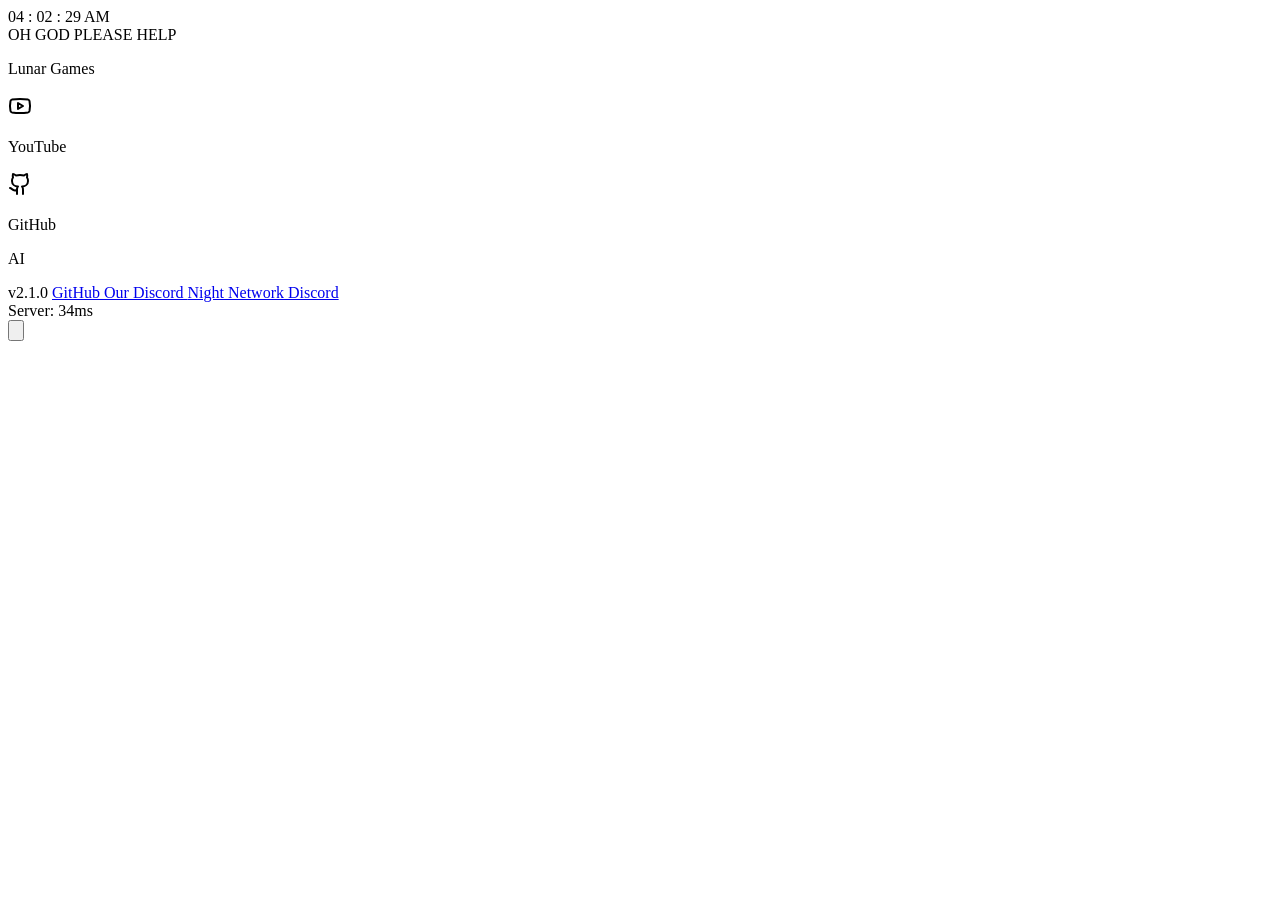
==== new.html @ b15865ab "wtv" ====
<!DOCTYPE html><html lang="en" data-astro-cid-h4ugnbzq> <head><meta charset="UTF-8"><title>New Tab</title><meta name="viewport" content="width=device-width, initial-scale=1"><meta name="generator" content="Astro v6.1.1"><link rel="stylesheet" href="./_astro/main.CuGSg2P9.css">
<style>.shortcut-card[data-astro-cid-a2zmohh6]{transition:all .3s}.shortcut-card[data-astro-cid-a2zmohh6]:hover{opacity:.9}@keyframes drift1{0%{transform:translate(-55%) translateY(0)}to{transform:translate(-45%) translateY(30px)}}@keyframes drift2{0%{transform:translateY(0)}to{transform:translateY(-25px)}}
</style><script type="module" src="./_astro/page.DRdgb3HH.js"></script></head> <body class="font-linux bg-background text-text-header relative flex h-screen w-screen flex-col items-center justify-center overflow-hidden" data-astro-cid-h4ugnbzq> <div class="pointer-events-none absolute inset-0 z-0 overflow-hidden" data-astro-cid-h4ugnbzq> <div class="absolute -top-24 left-1/2 h-[500px] w-[700px] rounded-full opacity-[0.13]" style="background: radial-gradient(ellipse, rgba(var(--accent-rgb), 0.35) 0%, transparent 70%); animation: drift1 12s ease-in-out infinite alternate;" data-astro-cid-h4ugnbzq></div> <div class="absolute right-[10%] -bottom-20 h-[400px] w-[500px] opacity-[0.08]" style="background: radial-gradient(ellipse, rgba(156, 207, 216, 0.35) 0%, transparent 70%); animation: drift2 15s ease-in-out infinite alternate;" data-astro-cid-h4ugnbzq></div> </div> <div class="relative z-10 flex flex-col items-center space-y-7" data-astro-cid-h4ugnbzq> <div id="clock" class="flex items-baseline space-x-1 select-none" data-astro-cid-h4ugnbzq> <span id="hours" class="text-[clamp(2.75rem,9vw,6rem)] leading-none font-extrabold tracking-tight text-text-header" style="text-shadow: 0 0 35px rgba(224, 222, 244, 0.12);" data-astro-cid-h4ugnbzq>12</span> <span class="text-[clamp(2.75rem,9vw,6rem)] leading-none font-extrabold tracking-tight opacity-35" data-astro-cid-h4ugnbzq>:</span> <span id="minutes" class="text-[clamp(2.75rem,9vw,6rem)] leading-none font-extrabold tracking-tight text-text-header" style="text-shadow: 0 0 35px rgba(224, 222, 244, 0.12);" data-astro-cid-h4ugnbzq>59</span> <span class="text-[clamp(2.75rem,9vw,6rem)] leading-none font-extrabold tracking-tight opacity-35" data-astro-cid-h4ugnbzq>:</span> <span id="seconds" class="text-[clamp(2.75rem,9vw,6rem)] leading-none font-extrabold tracking-tight text-text-secondary/75" style="text-shadow: 0 0 35px rgba(144, 140, 170, 0.1);" data-astro-cid-h4ugnbzq>48</span> <span id="ampm" class="text-text-secondary/65 mt-1.5 ml-2 self-start text-[clamp(0.75rem,2.2vw,1.1rem)] font-semibold" data-astro-cid-h4ugnbzq>AM</span> </div> <div class="max-w-lg px-6 text-center" data-astro-cid-h4ugnbzq> <span class="text-text-secondary/85 text-base font-normal" data-astro-cid-h4ugnbzq> OH GOD PLEASE HELP </span> </div> </div> <div class="relative mt-12 flex w-full max-w-4xl flex-row items-center justify-center gap-5 px-3" data-astro-cid-a2zmohh6> <a data-short="/gkm" class="shortcut-card group relative flex h-32 w-28 cursor-pointer flex-col items-center justify-center space-y-2 rounded-xl border border-border-default/70 bg-background-overlay/50 p-3 backdrop-blur-sm transition-all duration-300 hover:-translate-y-0.5" data-astro-cid-a2zmohh6> <div class="flex h-13 w-13 items-center justify-center rounded-full border border-border-default/60 bg-background-disabled/55 transition-colors" data-astro-cid-a2zmohh6> <i data-lucide="gamepad-2" style="color: var(--text-header);" class="h-5 w-5 transition-colors" data-astro-cid-a2zmohh6></i> </div> <p class="text-text-secondary/85 group-hover:text-text-header text-center text-sm font-medium transition-colors" data-astro-cid-a2zmohh6> Lunar Games </p> </a><a data-short="https://youtube.com" class="shortcut-card group relative flex h-32 w-28 cursor-pointer flex-col items-center justify-center space-y-2 rounded-xl border border-border-default/70 bg-background-overlay/50 p-3 backdrop-blur-sm transition-all duration-300 hover:-translate-y-0.5" data-astro-cid-a2zmohh6> <div class="flex h-13 w-13 items-center justify-center rounded-full border border-border-default/60 bg-background-disabled/55 transition-colors" data-astro-cid-a2zmohh6> <svg xmlns="http://www.w3.org/2000/svg" width="24" height="24" viewBox="0 0 24 24" fill="none" stroke="currentColor" stroke-width="2" stroke-linecap="round" stroke-linejoin="round" style="color: var(--text-header)" class="h-5 w-5 transition-colors"><path d="M2.5 17a24.12 24.12 0 0 1 0-10 2 2 0 0 1 1.4-1.4 49.56 49.56 0 0 1 16.2 0A2 2 0 0 1 21.5 7a24.12 24.12 0 0 1 0 10 2 2 0 0 1-1.4 1.4 49.55 49.55 0 0 1-16.2 0A2 2 0 0 1 2.5 17"></path><path d="m10 15 5-3-5-3z"></path></svg> </div> <p class="text-text-secondary/85 group-hover:text-text-header text-center text-sm font-medium transition-colors" data-astro-cid-a2zmohh6> YouTube </p> </a><a data-short="https://github.com" class="shortcut-card group relative flex h-32 w-28 cursor-pointer flex-col items-center justify-center space-y-2 rounded-xl border border-border-default/70 bg-background-overlay/50 p-3 backdrop-blur-sm transition-all duration-300 hover:-translate-y-0.5" data-astro-cid-a2zmohh6> <div class="flex h-13 w-13 items-center justify-center rounded-full border border-border-default/60 bg-background-disabled/55 transition-colors" data-astro-cid-a2zmohh6> <svg xmlns="http://www.w3.org/2000/svg" width="24" height="24" viewBox="0 0 24 24" fill="none" stroke="currentColor" stroke-width="2" stroke-linecap="round" stroke-linejoin="round" style="color: var(--text-header)" class="h-5 w-5 transition-colors"><path d="M15 22v-4a4.8 4.8 0 0 0-1-3.5c3 0 6-2 6-5.5.08-1.25-.27-2.48-1-3.5.28-1.15.28-2.35 0-3.5 0 0-1 0-3 1.5-2.64-.5-5.36-.5-8 0C6 2 5 2 5 2c-.3 1.15-.3 2.35 0 3.5A5.403 5.403 0 0 0 4 9c0 3.5 3 5.5 6 5.5-.39.49-.68 1.05-.85 1.65-.17.6-.22 1.23-.15 1.85v4"></path><path d="M9 18c-4.51 2-5-2-7-2"></path></svg> </div> <p class="text-text-secondary/85 group-hover:text-text-header text-center text-sm font-medium transition-colors" data-astro-cid-a2zmohh6> GitHub </p> </a><a data-short="https://chatgpt.com" class="shortcut-card group relative flex h-32 w-28 cursor-pointer flex-col items-center justify-center space-y-2 rounded-xl border border-border-default/70 bg-background-overlay/50 p-3 backdrop-blur-sm transition-all duration-300 hover:-translate-y-0.5" data-astro-cid-a2zmohh6> <div class="flex h-13 w-13 items-center justify-center rounded-full border border-border-default/60 bg-background-disabled/55 transition-colors" data-astro-cid-a2zmohh6> <i data-lucide="bot" style="color: var(--text-header);" class="h-5 w-5 transition-colors" data-astro-cid-a2zmohh6></i> </div> <p class="text-text-secondary/85 group-hover:text-text-header text-center text-sm font-medium transition-colors" data-astro-cid-a2zmohh6> AI </p> </a> </div>  <script type="module">document.addEventListener("DOMContentLoaded",()=>{document.querySelectorAll("[data-short]").forEach(n=>{n.addEventListener("click",async o=>{const t=n.getAttribute("data-short"),e=window.parent.document.body.shadowRoot?.querySelector("#urlbar");if(t==="/gkm"){if(o.preventDefault(),!e)return;e.value="lunar://games",e.dispatchEvent(new KeyboardEvent("keydown",{key:"Enter"}));return}if(t){if(o.preventDefault(),!e)return;e.value=t,e.dispatchEvent(new KeyboardEvent("keydown",{key:"Enter"}))}})})});</script> <script type="module" src="./_astro/lucide.astro_astro_type_script_index_0_lang.DEaPrYpl.js"></script> <div class="bg-panel/88 border-border-default/70 fixed right-5 bottom-5 z-50 flex items-center gap-2.5 rounded-lg border px-3 py-2 backdrop-blur-md" data-astro-cid-h4ugnbzq> <span class="text-text-secondary/75 text-xs font-medium" data-astro-cid-h4ugnbzq>v2.1.0</span> <span class="bg-border-default/70 h-3 w-px" data-astro-cid-h4ugnbzq></span> <a href="https://github.com/Lunar-Proxy/lunar-v2" target="_blank" class="text-text-secondary/75 hover:text-text-header text-xs font-medium transition-colors" data-astro-cid-h4ugnbzq>
GitHub
</a> <span class="bg-border-default/70 h-3 w-px" data-astro-cid-h4ugnbzq></span> <a href="https://discord.gg/fuPtWjYuf8" target="_blank" class="text-text-secondary/75 hover:text-text-header text-xs font-medium transition-colors" data-astro-cid-h4ugnbzq>
Our Discord
</a> <span class="bg-border-default/70 h-3 w-px" data-astro-cid-h4ugnbzq></span> <a href="https://discord.gg/fuPtWjYuf8" target="_blank" class="text-text-secondary/75 hover:text-text-header text-xs font-medium transition-colors" data-astro-cid-h4ugnbzq>
Night Network Discord
</a> </div> <div class="bg-panel/88 border-border-default/70 fixed bottom-5 left-5 z-50 flex items-center gap-3 rounded-lg border px-3 py-2 backdrop-blur-md" data-astro-cid-h4ugnbzq> <span id="sl" class="text-text-secondary/75 text-xs font-medium tabular-nums" data-astro-cid-h4ugnbzq>...</span> <div class="bg-border-default/70 h-3 w-px" data-astro-cid-h4ugnbzq></div> <button id="refresh" class="text-text-secondary/75 hover:text-text-header transition-all duration-300 hover:rotate-180 focus:outline-none" data-astro-cid-h4ugnbzq> <svg xmlns="http://www.w3.org/2000/svg" class="h-3.5 w-3.5" fill="none" viewBox="0 0 24 24" stroke="currentColor" stroke-width="2" data-astro-cid-h4ugnbzq> <path stroke-linecap="round" stroke-linejoin="round" d="M21 12a9 9 0 11-3-6.708M21 3v6h-6" data-astro-cid-h4ugnbzq></path> </svg> </button> </div> <script type="module">document.addEventListener("DOMContentLoaded",()=>{const r=document.getElementById("hours"),a=document.getElementById("minutes"),l=document.getElementById("seconds"),i=document.getElementById("ampm"),c=document.getElementById("sl"),n=document.getElementById("refresh");let s=null,o=null;function d(){const t=new Date;let e=t.getHours();const p=t.getMinutes(),y=t.getSeconds(),E=e>=12?"PM":"AM";e=e%12||12,r&&(r.textContent=e.toString().padStart(2,"0")),a&&(a.textContent=p.toString().padStart(2,"0")),l&&(l.textContent=y.toString().padStart(2,"0")),i&&(i.textContent=E)}async function f(t){const e=performance.now();try{return await fetch(t,{method:"HEAD",cache:"no-cache"}),{ok:!0,latency:Math.round(performance.now()-e)}}catch{return{ok:!1,latency:0}}}async function u(){if(!c)return;c.textContent="Pinging...";const t=await f(window.location.origin);if(t.ok){const e=t.latency>=300?"text-red-500":t.latency>=100?"text-yellow-400":"text-green-400";c.innerHTML=`Server: <span class="${e} ml-1">${t.latency}ms</span>`}else c.textContent="Offline"}function m(){n&&(n.classList.add("animate-spin"),u().finally(()=>{o&&clearTimeout(o),o=setTimeout(()=>n.classList.remove("animate-spin"),800)}))}function g(){s&&clearInterval(s),o&&clearTimeout(o),n?.removeEventListener("click",m)}s=setInterval(d,1e3),d(),n?.addEventListener("click",m),u(),window.addEventListener("unload",g)});</script> </body> </html>
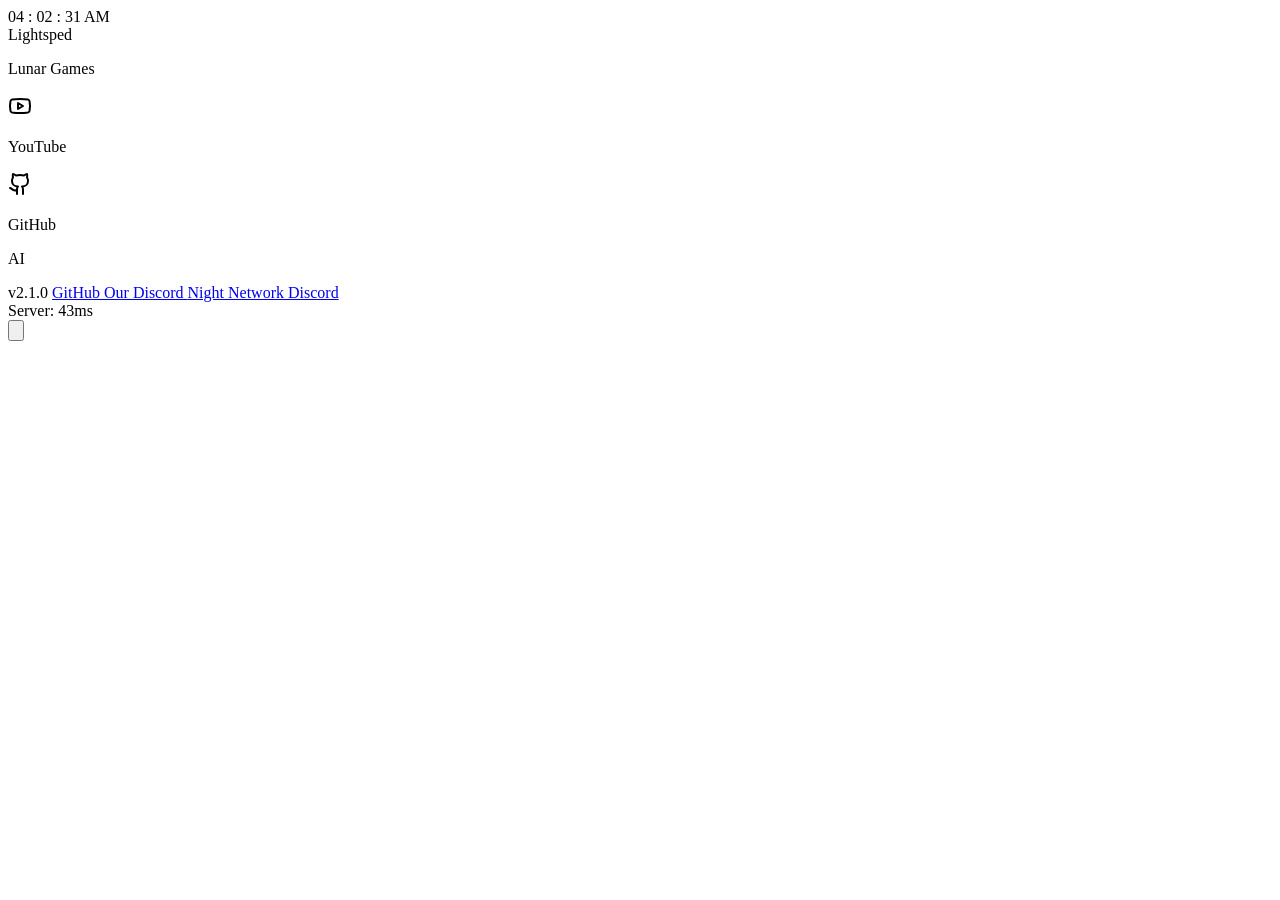
==== commit 34b52d8d: "tell mee why" ====
--- a/new.html
+++ b/new.html
@@ -1,6 +1,6 @@
 <!DOCTYPE html><html lang="en" data-astro-cid-h4ugnbzq> <head><meta charset="UTF-8"><title>New Tab</title><meta name="viewport" content="width=device-width, initial-scale=1"><meta name="generator" content="Astro v6.1.1"><link rel="stylesheet" href="./_astro/main.CuGSg2P9.css">
 <style>.shortcut-card[data-astro-cid-a2zmohh6]{transition:all .3s}.shortcut-card[data-astro-cid-a2zmohh6]:hover{opacity:.9}@keyframes drift1{0%{transform:translate(-55%) translateY(0)}to{transform:translate(-45%) translateY(30px)}}@keyframes drift2{0%{transform:translateY(0)}to{transform:translateY(-25px)}}
-</style><script type="module" src="./_astro/page.DRdgb3HH.js"></script></head> <body class="font-linux bg-background text-text-header relative flex h-screen w-screen flex-col items-center justify-center overflow-hidden" data-astro-cid-h4ugnbzq> <div class="pointer-events-none absolute inset-0 z-0 overflow-hidden" data-astro-cid-h4ugnbzq> <div class="absolute -top-24 left-1/2 h-[500px] w-[700px] rounded-full opacity-[0.13]" style="background: radial-gradient(ellipse, rgba(var(--accent-rgb), 0.35) 0%, transparent 70%); animation: drift1 12s ease-in-out infinite alternate;" data-astro-cid-h4ugnbzq></div> <div class="absolute right-[10%] -bottom-20 h-[400px] w-[500px] opacity-[0.08]" style="background: radial-gradient(ellipse, rgba(156, 207, 216, 0.35) 0%, transparent 70%); animation: drift2 15s ease-in-out infinite alternate;" data-astro-cid-h4ugnbzq></div> </div> <div class="relative z-10 flex flex-col items-center space-y-7" data-astro-cid-h4ugnbzq> <div id="clock" class="flex items-baseline space-x-1 select-none" data-astro-cid-h4ugnbzq> <span id="hours" class="text-[clamp(2.75rem,9vw,6rem)] leading-none font-extrabold tracking-tight text-text-header" style="text-shadow: 0 0 35px rgba(224, 222, 244, 0.12);" data-astro-cid-h4ugnbzq>12</span> <span class="text-[clamp(2.75rem,9vw,6rem)] leading-none font-extrabold tracking-tight opacity-35" data-astro-cid-h4ugnbzq>:</span> <span id="minutes" class="text-[clamp(2.75rem,9vw,6rem)] leading-none font-extrabold tracking-tight text-text-header" style="text-shadow: 0 0 35px rgba(224, 222, 244, 0.12);" data-astro-cid-h4ugnbzq>59</span> <span class="text-[clamp(2.75rem,9vw,6rem)] leading-none font-extrabold tracking-tight opacity-35" data-astro-cid-h4ugnbzq>:</span> <span id="seconds" class="text-[clamp(2.75rem,9vw,6rem)] leading-none font-extrabold tracking-tight text-text-secondary/75" style="text-shadow: 0 0 35px rgba(144, 140, 170, 0.1);" data-astro-cid-h4ugnbzq>48</span> <span id="ampm" class="text-text-secondary/65 mt-1.5 ml-2 self-start text-[clamp(0.75rem,2.2vw,1.1rem)] font-semibold" data-astro-cid-h4ugnbzq>AM</span> </div> <div class="max-w-lg px-6 text-center" data-astro-cid-h4ugnbzq> <span class="text-text-secondary/85 text-base font-normal" data-astro-cid-h4ugnbzq> OH GOD PLEASE HELP </span> </div> </div> <div class="relative mt-12 flex w-full max-w-4xl flex-row items-center justify-center gap-5 px-3" data-astro-cid-a2zmohh6> <a data-short="/gkm" class="shortcut-card group relative flex h-32 w-28 cursor-pointer flex-col items-center justify-center space-y-2 rounded-xl border border-border-default/70 bg-background-overlay/50 p-3 backdrop-blur-sm transition-all duration-300 hover:-translate-y-0.5" data-astro-cid-a2zmohh6> <div class="flex h-13 w-13 items-center justify-center rounded-full border border-border-default/60 bg-background-disabled/55 transition-colors" data-astro-cid-a2zmohh6> <i data-lucide="gamepad-2" style="color: var(--text-header);" class="h-5 w-5 transition-colors" data-astro-cid-a2zmohh6></i> </div> <p class="text-text-secondary/85 group-hover:text-text-header text-center text-sm font-medium transition-colors" data-astro-cid-a2zmohh6> Lunar Games </p> </a><a data-short="https://youtube.com" class="shortcut-card group relative flex h-32 w-28 cursor-pointer flex-col items-center justify-center space-y-2 rounded-xl border border-border-default/70 bg-background-overlay/50 p-3 backdrop-blur-sm transition-all duration-300 hover:-translate-y-0.5" data-astro-cid-a2zmohh6> <div class="flex h-13 w-13 items-center justify-center rounded-full border border-border-default/60 bg-background-disabled/55 transition-colors" data-astro-cid-a2zmohh6> <svg xmlns="http://www.w3.org/2000/svg" width="24" height="24" viewBox="0 0 24 24" fill="none" stroke="currentColor" stroke-width="2" stroke-linecap="round" stroke-linejoin="round" style="color: var(--text-header)" class="h-5 w-5 transition-colors"><path d="M2.5 17a24.12 24.12 0 0 1 0-10 2 2 0 0 1 1.4-1.4 49.56 49.56 0 0 1 16.2 0A2 2 0 0 1 21.5 7a24.12 24.12 0 0 1 0 10 2 2 0 0 1-1.4 1.4 49.55 49.55 0 0 1-16.2 0A2 2 0 0 1 2.5 17"></path><path d="m10 15 5-3-5-3z"></path></svg> </div> <p class="text-text-secondary/85 group-hover:text-text-header text-center text-sm font-medium transition-colors" data-astro-cid-a2zmohh6> YouTube </p> </a><a data-short="https://github.com" class="shortcut-card group relative flex h-32 w-28 cursor-pointer flex-col items-center justify-center space-y-2 rounded-xl border border-border-default/70 bg-background-overlay/50 p-3 backdrop-blur-sm transition-all duration-300 hover:-translate-y-0.5" data-astro-cid-a2zmohh6> <div class="flex h-13 w-13 items-center justify-center rounded-full border border-border-default/60 bg-background-disabled/55 transition-colors" data-astro-cid-a2zmohh6> <svg xmlns="http://www.w3.org/2000/svg" width="24" height="24" viewBox="0 0 24 24" fill="none" stroke="currentColor" stroke-width="2" stroke-linecap="round" stroke-linejoin="round" style="color: var(--text-header)" class="h-5 w-5 transition-colors"><path d="M15 22v-4a4.8 4.8 0 0 0-1-3.5c3 0 6-2 6-5.5.08-1.25-.27-2.48-1-3.5.28-1.15.28-2.35 0-3.5 0 0-1 0-3 1.5-2.64-.5-5.36-.5-8 0C6 2 5 2 5 2c-.3 1.15-.3 2.35 0 3.5A5.403 5.403 0 0 0 4 9c0 3.5 3 5.5 6 5.5-.39.49-.68 1.05-.85 1.65-.17.6-.22 1.23-.15 1.85v4"></path><path d="M9 18c-4.51 2-5-2-7-2"></path></svg> </div> <p class="text-text-secondary/85 group-hover:text-text-header text-center text-sm font-medium transition-colors" data-astro-cid-a2zmohh6> GitHub </p> </a><a data-short="https://chatgpt.com" class="shortcut-card group relative flex h-32 w-28 cursor-pointer flex-col items-center justify-center space-y-2 rounded-xl border border-border-default/70 bg-background-overlay/50 p-3 backdrop-blur-sm transition-all duration-300 hover:-translate-y-0.5" data-astro-cid-a2zmohh6> <div class="flex h-13 w-13 items-center justify-center rounded-full border border-border-default/60 bg-background-disabled/55 transition-colors" data-astro-cid-a2zmohh6> <i data-lucide="bot" style="color: var(--text-header);" class="h-5 w-5 transition-colors" data-astro-cid-a2zmohh6></i> </div> <p class="text-text-secondary/85 group-hover:text-text-header text-center text-sm font-medium transition-colors" data-astro-cid-a2zmohh6> AI </p> </a> </div>  <script type="module">document.addEventListener("DOMContentLoaded",()=>{document.querySelectorAll("[data-short]").forEach(n=>{n.addEventListener("click",async o=>{const t=n.getAttribute("data-short"),e=window.parent.document.body.shadowRoot?.querySelector("#urlbar");if(t==="/gkm"){if(o.preventDefault(),!e)return;e.value="lunar://games",e.dispatchEvent(new KeyboardEvent("keydown",{key:"Enter"}));return}if(t){if(o.preventDefault(),!e)return;e.value=t,e.dispatchEvent(new KeyboardEvent("keydown",{key:"Enter"}))}})})});</script> <script type="module" src="./_astro/lucide.astro_astro_type_script_index_0_lang.DEaPrYpl.js"></script> <div class="bg-panel/88 border-border-default/70 fixed right-5 bottom-5 z-50 flex items-center gap-2.5 rounded-lg border px-3 py-2 backdrop-blur-md" data-astro-cid-h4ugnbzq> <span class="text-text-secondary/75 text-xs font-medium" data-astro-cid-h4ugnbzq>v2.1.0</span> <span class="bg-border-default/70 h-3 w-px" data-astro-cid-h4ugnbzq></span> <a href="https://github.com/Lunar-Proxy/lunar-v2" target="_blank" class="text-text-secondary/75 hover:text-text-header text-xs font-medium transition-colors" data-astro-cid-h4ugnbzq>
+</style><script type="module" src="./_astro/page.DRdgb3HH.js"></script></head> <body class="font-linux bg-background text-text-header relative flex h-screen w-screen flex-col items-center justify-center overflow-hidden" data-astro-cid-h4ugnbzq> <div class="pointer-events-none absolute inset-0 z-0 overflow-hidden" data-astro-cid-h4ugnbzq> <div class="absolute -top-24 left-1/2 h-[500px] w-[700px] rounded-full opacity-[0.13]" style="background: radial-gradient(ellipse, rgba(var(--accent-rgb), 0.35) 0%, transparent 70%); animation: drift1 12s ease-in-out infinite alternate;" data-astro-cid-h4ugnbzq></div> <div class="absolute right-[10%] -bottom-20 h-[400px] w-[500px] opacity-[0.08]" style="background: radial-gradient(ellipse, rgba(156, 207, 216, 0.35) 0%, transparent 70%); animation: drift2 15s ease-in-out infinite alternate;" data-astro-cid-h4ugnbzq></div> </div> <div class="relative z-10 flex flex-col items-center space-y-7" data-astro-cid-h4ugnbzq> <div id="clock" class="flex items-baseline space-x-1 select-none" data-astro-cid-h4ugnbzq> <span id="hours" class="text-[clamp(2.75rem,9vw,6rem)] leading-none font-extrabold tracking-tight text-text-header" style="text-shadow: 0 0 35px rgba(224, 222, 244, 0.12);" data-astro-cid-h4ugnbzq>12</span> <span class="text-[clamp(2.75rem,9vw,6rem)] leading-none font-extrabold tracking-tight opacity-35" data-astro-cid-h4ugnbzq>:</span> <span id="minutes" class="text-[clamp(2.75rem,9vw,6rem)] leading-none font-extrabold tracking-tight text-text-header" style="text-shadow: 0 0 35px rgba(224, 222, 244, 0.12);" data-astro-cid-h4ugnbzq>59</span> <span class="text-[clamp(2.75rem,9vw,6rem)] leading-none font-extrabold tracking-tight opacity-35" data-astro-cid-h4ugnbzq>:</span> <span id="seconds" class="text-[clamp(2.75rem,9vw,6rem)] leading-none font-extrabold tracking-tight text-text-secondary/75" style="text-shadow: 0 0 35px rgba(144, 140, 170, 0.1);" data-astro-cid-h4ugnbzq>48</span> <span id="ampm" class="text-text-secondary/65 mt-1.5 ml-2 self-start text-[clamp(0.75rem,2.2vw,1.1rem)] font-semibold" data-astro-cid-h4ugnbzq>AM</span> </div> <div class="max-w-lg px-6 text-center" data-astro-cid-h4ugnbzq> <span class="text-text-secondary/85 text-base font-normal" data-astro-cid-h4ugnbzq> Lightsped </span> </div> </div> <div class="relative mt-12 flex w-full max-w-4xl flex-row items-center justify-center gap-5 px-3" data-astro-cid-a2zmohh6> <a data-short="/gkm" class="shortcut-card group relative flex h-32 w-28 cursor-pointer flex-col items-center justify-center space-y-2 rounded-xl border border-border-default/70 bg-background-overlay/50 p-3 backdrop-blur-sm transition-all duration-300 hover:-translate-y-0.5" data-astro-cid-a2zmohh6> <div class="flex h-13 w-13 items-center justify-center rounded-full border border-border-default/60 bg-background-disabled/55 transition-colors" data-astro-cid-a2zmohh6> <i data-lucide="gamepad-2" style="color: var(--text-header);" class="h-5 w-5 transition-colors" data-astro-cid-a2zmohh6></i> </div> <p class="text-text-secondary/85 group-hover:text-text-header text-center text-sm font-medium transition-colors" data-astro-cid-a2zmohh6> Lunar Games </p> </a><a data-short="https://youtube.com" class="shortcut-card group relative flex h-32 w-28 cursor-pointer flex-col items-center justify-center space-y-2 rounded-xl border border-border-default/70 bg-background-overlay/50 p-3 backdrop-blur-sm transition-all duration-300 hover:-translate-y-0.5" data-astro-cid-a2zmohh6> <div class="flex h-13 w-13 items-center justify-center rounded-full border border-border-default/60 bg-background-disabled/55 transition-colors" data-astro-cid-a2zmohh6> <svg xmlns="http://www.w3.org/2000/svg" width="24" height="24" viewBox="0 0 24 24" fill="none" stroke="currentColor" stroke-width="2" stroke-linecap="round" stroke-linejoin="round" style="color: var(--text-header)" class="h-5 w-5 transition-colors"><path d="M2.5 17a24.12 24.12 0 0 1 0-10 2 2 0 0 1 1.4-1.4 49.56 49.56 0 0 1 16.2 0A2 2 0 0 1 21.5 7a24.12 24.12 0 0 1 0 10 2 2 0 0 1-1.4 1.4 49.55 49.55 0 0 1-16.2 0A2 2 0 0 1 2.5 17"></path><path d="m10 15 5-3-5-3z"></path></svg> </div> <p class="text-text-secondary/85 group-hover:text-text-header text-center text-sm font-medium transition-colors" data-astro-cid-a2zmohh6> YouTube </p> </a><a data-short="https://github.com" class="shortcut-card group relative flex h-32 w-28 cursor-pointer flex-col items-center justify-center space-y-2 rounded-xl border border-border-default/70 bg-background-overlay/50 p-3 backdrop-blur-sm transition-all duration-300 hover:-translate-y-0.5" data-astro-cid-a2zmohh6> <div class="flex h-13 w-13 items-center justify-center rounded-full border border-border-default/60 bg-background-disabled/55 transition-colors" data-astro-cid-a2zmohh6> <svg xmlns="http://www.w3.org/2000/svg" width="24" height="24" viewBox="0 0 24 24" fill="none" stroke="currentColor" stroke-width="2" stroke-linecap="round" stroke-linejoin="round" style="color: var(--text-header)" class="h-5 w-5 transition-colors"><path d="M15 22v-4a4.8 4.8 0 0 0-1-3.5c3 0 6-2 6-5.5.08-1.25-.27-2.48-1-3.5.28-1.15.28-2.35 0-3.5 0 0-1 0-3 1.5-2.64-.5-5.36-.5-8 0C6 2 5 2 5 2c-.3 1.15-.3 2.35 0 3.5A5.403 5.403 0 0 0 4 9c0 3.5 3 5.5 6 5.5-.39.49-.68 1.05-.85 1.65-.17.6-.22 1.23-.15 1.85v4"></path><path d="M9 18c-4.51 2-5-2-7-2"></path></svg> </div> <p class="text-text-secondary/85 group-hover:text-text-header text-center text-sm font-medium transition-colors" data-astro-cid-a2zmohh6> GitHub </p> </a><a data-short="https://chatgpt.com" class="shortcut-card group relative flex h-32 w-28 cursor-pointer flex-col items-center justify-center space-y-2 rounded-xl border border-border-default/70 bg-background-overlay/50 p-3 backdrop-blur-sm transition-all duration-300 hover:-translate-y-0.5" data-astro-cid-a2zmohh6> <div class="flex h-13 w-13 items-center justify-center rounded-full border border-border-default/60 bg-background-disabled/55 transition-colors" data-astro-cid-a2zmohh6> <i data-lucide="bot" style="color: var(--text-header);" class="h-5 w-5 transition-colors" data-astro-cid-a2zmohh6></i> </div> <p class="text-text-secondary/85 group-hover:text-text-header text-center text-sm font-medium transition-colors" data-astro-cid-a2zmohh6> AI </p> </a> </div>  <script type="module">document.addEventListener("DOMContentLoaded",()=>{document.querySelectorAll("[data-short]").forEach(n=>{n.addEventListener("click",async o=>{const t=n.getAttribute("data-short"),e=window.parent.document.body.shadowRoot?.querySelector("#urlbar");if(t==="/gkm"){if(o.preventDefault(),!e)return;e.value="lunar://games",e.dispatchEvent(new KeyboardEvent("keydown",{key:"Enter"}));return}if(t){if(o.preventDefault(),!e)return;e.value=t,e.dispatchEvent(new KeyboardEvent("keydown",{key:"Enter"}))}})})});</script> <script type="module" src="./_astro/lucide.astro_astro_type_script_index_0_lang.DEaPrYpl.js"></script> <div class="bg-panel/88 border-border-default/70 fixed right-5 bottom-5 z-50 flex items-center gap-2.5 rounded-lg border px-3 py-2 backdrop-blur-md" data-astro-cid-h4ugnbzq> <span class="text-text-secondary/75 text-xs font-medium" data-astro-cid-h4ugnbzq>v2.1.0</span> <span class="bg-border-default/70 h-3 w-px" data-astro-cid-h4ugnbzq></span> <a href="https://github.com/Lunar-Proxy/lunar-v2" target="_blank" class="text-text-secondary/75 hover:text-text-header text-xs font-medium transition-colors" data-astro-cid-h4ugnbzq>
 GitHub
 </a> <span class="bg-border-default/70 h-3 w-px" data-astro-cid-h4ugnbzq></span> <a href="https://discord.gg/fuPtWjYuf8" target="_blank" class="text-text-secondary/75 hover:text-text-header text-xs font-medium transition-colors" data-astro-cid-h4ugnbzq>
 Our Discord
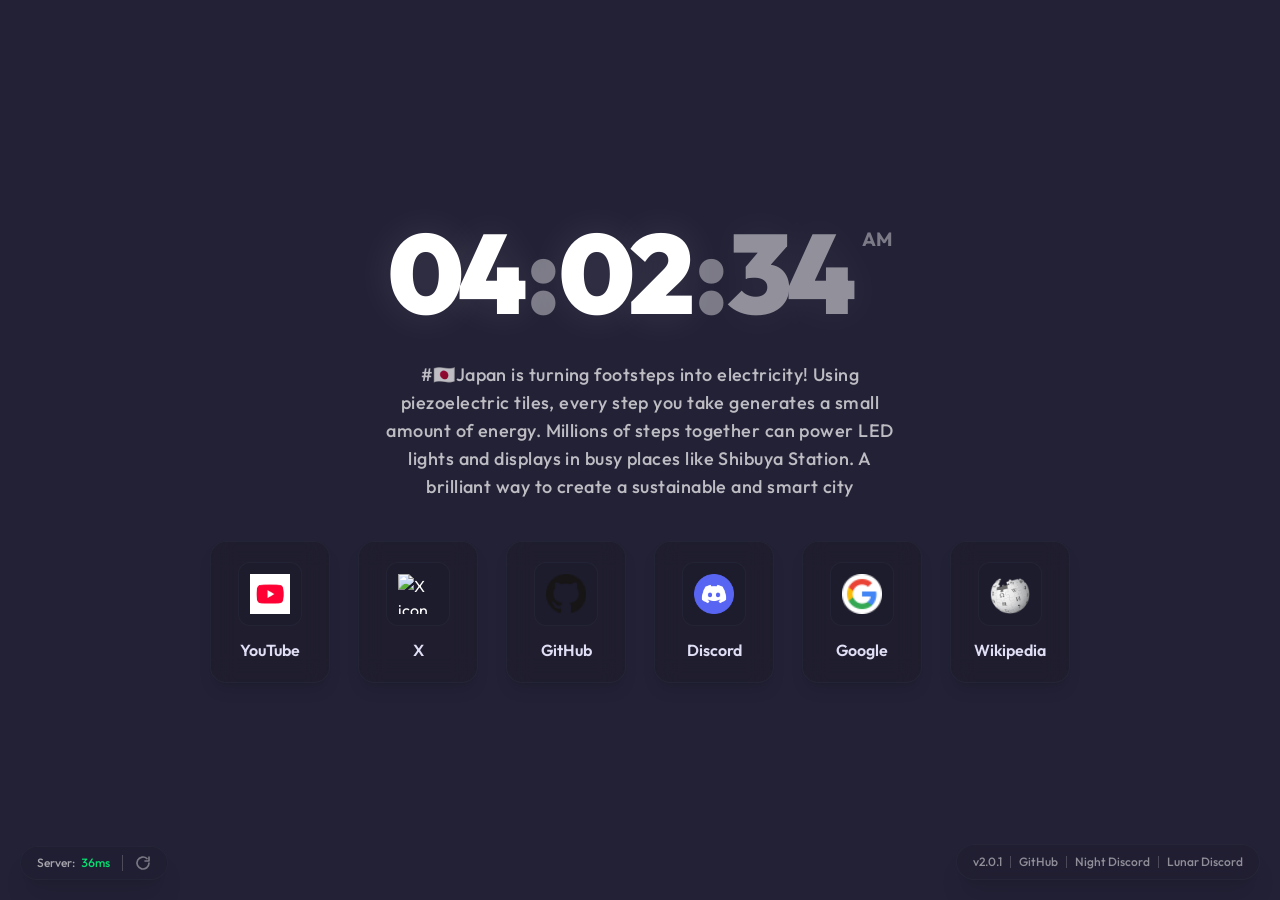
==== commit bc824267: "ij" ====
--- a/new.html
+++ b/new.html
@@ -1,9 +1,7 @@
-<!DOCTYPE html><html lang="en" data-astro-cid-h4ugnbzq> <head><meta charset="UTF-8"><title>New Tab</title><meta name="viewport" content="width=device-width, initial-scale=1"><meta name="generator" content="Astro v6.1.1"><link rel="stylesheet" href="./_astro/main.CuGSg2P9.css">
-<style>.shortcut-card[data-astro-cid-a2zmohh6]{transition:all .3s}.shortcut-card[data-astro-cid-a2zmohh6]:hover{opacity:.9}@keyframes drift1{0%{transform:translate(-55%) translateY(0)}to{transform:translate(-45%) translateY(30px)}}@keyframes drift2{0%{transform:translateY(0)}to{transform:translateY(-25px)}}
-</style><script type="module" src="./_astro/page.DRdgb3HH.js"></script></head> <body class="font-linux bg-background text-text-header relative flex h-screen w-screen flex-col items-center justify-center overflow-hidden" data-astro-cid-h4ugnbzq> <div class="pointer-events-none absolute inset-0 z-0 overflow-hidden" data-astro-cid-h4ugnbzq> <div class="absolute -top-24 left-1/2 h-[500px] w-[700px] rounded-full opacity-[0.13]" style="background: radial-gradient(ellipse, rgba(var(--accent-rgb), 0.35) 0%, transparent 70%); animation: drift1 12s ease-in-out infinite alternate;" data-astro-cid-h4ugnbzq></div> <div class="absolute right-[10%] -bottom-20 h-[400px] w-[500px] opacity-[0.08]" style="background: radial-gradient(ellipse, rgba(156, 207, 216, 0.35) 0%, transparent 70%); animation: drift2 15s ease-in-out infinite alternate;" data-astro-cid-h4ugnbzq></div> </div> <div class="relative z-10 flex flex-col items-center space-y-7" data-astro-cid-h4ugnbzq> <div id="clock" class="flex items-baseline space-x-1 select-none" data-astro-cid-h4ugnbzq> <span id="hours" class="text-[clamp(2.75rem,9vw,6rem)] leading-none font-extrabold tracking-tight text-text-header" style="text-shadow: 0 0 35px rgba(224, 222, 244, 0.12);" data-astro-cid-h4ugnbzq>12</span> <span class="text-[clamp(2.75rem,9vw,6rem)] leading-none font-extrabold tracking-tight opacity-35" data-astro-cid-h4ugnbzq>:</span> <span id="minutes" class="text-[clamp(2.75rem,9vw,6rem)] leading-none font-extrabold tracking-tight text-text-header" style="text-shadow: 0 0 35px rgba(224, 222, 244, 0.12);" data-astro-cid-h4ugnbzq>59</span> <span class="text-[clamp(2.75rem,9vw,6rem)] leading-none font-extrabold tracking-tight opacity-35" data-astro-cid-h4ugnbzq>:</span> <span id="seconds" class="text-[clamp(2.75rem,9vw,6rem)] leading-none font-extrabold tracking-tight text-text-secondary/75" style="text-shadow: 0 0 35px rgba(144, 140, 170, 0.1);" data-astro-cid-h4ugnbzq>48</span> <span id="ampm" class="text-text-secondary/65 mt-1.5 ml-2 self-start text-[clamp(0.75rem,2.2vw,1.1rem)] font-semibold" data-astro-cid-h4ugnbzq>AM</span> </div> <div class="max-w-lg px-6 text-center" data-astro-cid-h4ugnbzq> <span class="text-text-secondary/85 text-base font-normal" data-astro-cid-h4ugnbzq> Lightsped </span> </div> </div> <div class="relative mt-12 flex w-full max-w-4xl flex-row items-center justify-center gap-5 px-3" data-astro-cid-a2zmohh6> <a data-short="/gkm" class="shortcut-card group relative flex h-32 w-28 cursor-pointer flex-col items-center justify-center space-y-2 rounded-xl border border-border-default/70 bg-background-overlay/50 p-3 backdrop-blur-sm transition-all duration-300 hover:-translate-y-0.5" data-astro-cid-a2zmohh6> <div class="flex h-13 w-13 items-center justify-center rounded-full border border-border-default/60 bg-background-disabled/55 transition-colors" data-astro-cid-a2zmohh6> <i data-lucide="gamepad-2" style="color: var(--text-header);" class="h-5 w-5 transition-colors" data-astro-cid-a2zmohh6></i> </div> <p class="text-text-secondary/85 group-hover:text-text-header text-center text-sm font-medium transition-colors" data-astro-cid-a2zmohh6> Lunar Games </p> </a><a data-short="https://youtube.com" class="shortcut-card group relative flex h-32 w-28 cursor-pointer flex-col items-center justify-center space-y-2 rounded-xl border border-border-default/70 bg-background-overlay/50 p-3 backdrop-blur-sm transition-all duration-300 hover:-translate-y-0.5" data-astro-cid-a2zmohh6> <div class="flex h-13 w-13 items-center justify-center rounded-full border border-border-default/60 bg-background-disabled/55 transition-colors" data-astro-cid-a2zmohh6> <svg xmlns="http://www.w3.org/2000/svg" width="24" height="24" viewBox="0 0 24 24" fill="none" stroke="currentColor" stroke-width="2" stroke-linecap="round" stroke-linejoin="round" style="color: var(--text-header)" class="h-5 w-5 transition-colors"><path d="M2.5 17a24.12 24.12 0 0 1 0-10 2 2 0 0 1 1.4-1.4 49.56 49.56 0 0 1 16.2 0A2 2 0 0 1 21.5 7a24.12 24.12 0 0 1 0 10 2 2 0 0 1-1.4 1.4 49.55 49.55 0 0 1-16.2 0A2 2 0 0 1 2.5 17"></path><path d="m10 15 5-3-5-3z"></path></svg> </div> <p class="text-text-secondary/85 group-hover:text-text-header text-center text-sm font-medium transition-colors" data-astro-cid-a2zmohh6> YouTube </p> </a><a data-short="https://github.com" class="shortcut-card group relative flex h-32 w-28 cursor-pointer flex-col items-center justify-center space-y-2 rounded-xl border border-border-default/70 bg-background-overlay/50 p-3 backdrop-blur-sm transition-all duration-300 hover:-translate-y-0.5" data-astro-cid-a2zmohh6> <div class="flex h-13 w-13 items-center justify-center rounded-full border border-border-default/60 bg-background-disabled/55 transition-colors" data-astro-cid-a2zmohh6> <svg xmlns="http://www.w3.org/2000/svg" width="24" height="24" viewBox="0 0 24 24" fill="none" stroke="currentColor" stroke-width="2" stroke-linecap="round" stroke-linejoin="round" style="color: var(--text-header)" class="h-5 w-5 transition-colors"><path d="M15 22v-4a4.8 4.8 0 0 0-1-3.5c3 0 6-2 6-5.5.08-1.25-.27-2.48-1-3.5.28-1.15.28-2.35 0-3.5 0 0-1 0-3 1.5-2.64-.5-5.36-.5-8 0C6 2 5 2 5 2c-.3 1.15-.3 2.35 0 3.5A5.403 5.403 0 0 0 4 9c0 3.5 3 5.5 6 5.5-.39.49-.68 1.05-.85 1.65-.17.6-.22 1.23-.15 1.85v4"></path><path d="M9 18c-4.51 2-5-2-7-2"></path></svg> </div> <p class="text-text-secondary/85 group-hover:text-text-header text-center text-sm font-medium transition-colors" data-astro-cid-a2zmohh6> GitHub </p> </a><a data-short="https://chatgpt.com" class="shortcut-card group relative flex h-32 w-28 cursor-pointer flex-col items-center justify-center space-y-2 rounded-xl border border-border-default/70 bg-background-overlay/50 p-3 backdrop-blur-sm transition-all duration-300 hover:-translate-y-0.5" data-astro-cid-a2zmohh6> <div class="flex h-13 w-13 items-center justify-center rounded-full border border-border-default/60 bg-background-disabled/55 transition-colors" data-astro-cid-a2zmohh6> <i data-lucide="bot" style="color: var(--text-header);" class="h-5 w-5 transition-colors" data-astro-cid-a2zmohh6></i> </div> <p class="text-text-secondary/85 group-hover:text-text-header text-center text-sm font-medium transition-colors" data-astro-cid-a2zmohh6> AI </p> </a> </div>  <script type="module">document.addEventListener("DOMContentLoaded",()=>{document.querySelectorAll("[data-short]").forEach(n=>{n.addEventListener("click",async o=>{const t=n.getAttribute("data-short"),e=window.parent.document.body.shadowRoot?.querySelector("#urlbar");if(t==="/gkm"){if(o.preventDefault(),!e)return;e.value="lunar://games",e.dispatchEvent(new KeyboardEvent("keydown",{key:"Enter"}));return}if(t){if(o.preventDefault(),!e)return;e.value=t,e.dispatchEvent(new KeyboardEvent("keydown",{key:"Enter"}))}})})});</script> <script type="module" src="./_astro/lucide.astro_astro_type_script_index_0_lang.DEaPrYpl.js"></script> <div class="bg-panel/88 border-border-default/70 fixed right-5 bottom-5 z-50 flex items-center gap-2.5 rounded-lg border px-3 py-2 backdrop-blur-md" data-astro-cid-h4ugnbzq> <span class="text-text-secondary/75 text-xs font-medium" data-astro-cid-h4ugnbzq>v2.1.0</span> <span class="bg-border-default/70 h-3 w-px" data-astro-cid-h4ugnbzq></span> <a href="https://github.com/Lunar-Proxy/lunar-v2" target="_blank" class="text-text-secondary/75 hover:text-text-header text-xs font-medium transition-colors" data-astro-cid-h4ugnbzq>
+<!DOCTYPE html><html lang="en"> <head><meta charset="UTF-8"><title>New Tab</title><meta name="viewport" content="width=device-width, initial-scale=1"><meta name="generator" content="Astro v6.1.6"><link rel="stylesheet" href="/./_astro/lucide.CdRmciax.css"><script type="module" src="/./_astro/page.DPmvQwtj.js"></script></head> <body class="font-linux bg-background relative flex h-screen w-screen flex-col items-center justify-center overflow-hidden text-white"> <div class="absolute inset-0 opacity-[0.02]" style="background-image: url('data:image/svg+xml,%3Csvg width='60' height='60' viewBox='0 0 60 60' xmlns='http://www.w3.org/2000/svg'%3E%3Cg fill='none' fill-rule='evenodd'%3E%3Cg fill='%23ffffff' fill-opacity='1'%3E%3Cpath d='M36 34v-4h-2v4h-4v2h4v4h2v-4h4v-2h-4zm0-30V0h-2v4h-4v2h4v4h2V6h4V4h-4zM6 34v-4H4v4H0v2h4v4h2v-4h4v-2H6zM6 4V0H4v4H0v2h4v4h2V6h4V4H6z'/%3E%3C/g%3E%3C/g%3E%3C/svg%3E');"></div> <div class="relative z-10 flex flex-col items-center space-y-8"> <div id="clock" class="flex items-baseline space-x-1 select-none"> <span id="hours" class="text-[clamp(3rem,10vw,7rem)] leading-none font-black tracking-tighter text-white" style="text-shadow: 0 0 40px rgba(255,255,255,0.1);">12</span> <span class="text-[clamp(3rem,10vw,7rem)] leading-none font-black tracking-tighter opacity-40">:</span> <span id="minutes" class="text-[clamp(3rem,10vw,7rem)] leading-none font-black tracking-tighter text-white" style="text-shadow: 0 0 40px rgba(255,255,255,0.1);">59</span> <span class="text-[clamp(3rem,10vw,7rem)] leading-none font-black tracking-tighter opacity-40">:</span> <span id="seconds" class="text-[clamp(3rem,10vw,7rem)] leading-none font-black tracking-tighter text-white opacity-50" style="text-shadow: 0 0 40px rgba(255,255,255,0.1);">48</span> <span id="ampm" class="mt-2 ml-2 self-start text-[clamp(0.8rem,2.5vw,1.2rem)] font-bold text-white opacity-40">AM</span> </div> <div class="max-w-xl px-6 text-center"> <span class="text-lg font-medium tracking-wide text-white/70"> #🇯🇵Japan is turning footsteps into electricity! Using piezoelectric tiles, every step you take generates a small amount of energy. Millions of steps together can power LED lights and displays in busy places like Shibuya Station. A brilliant way to create a sustainable and smart city </span> </div> </div> <div class="relative mt-10 flex w-full max-w-4xl flex-row flex-wrap items-center justify-center gap-7 px-2"> <a data-short="https://youtube.com" class="shortcut-card bg-background-overlay/80 border-border-default/20 group relative flex max-w-40 min-w-30 cursor-pointer flex-col items-center justify-center space-y-3 rounded-2xl border p-5 shadow-lg backdrop-blur-md transition-all duration-200 hover:scale-105"> <div class="bg-background-overlay/90 border-border-default/20 flex h-16 w-16 items-center justify-center overflow-hidden rounded-xl border"> <img src="/a/images/bm/yt.png" class="shortcut-favicon h-10 w-10 object-contain" alt="YouTube icon"> </div> <p class="text-text-header max-w-30 text-center text-base font-semibold wrap-break-word">YouTube</p> </a><a data-short="https://x.com" class="shortcut-card bg-background-overlay/80 border-border-default/20 group relative flex max-w-40 min-w-30 cursor-pointer flex-col items-center justify-center space-y-3 rounded-2xl border p-5 shadow-lg backdrop-blur-md transition-all duration-200 hover:scale-105"> <div class="bg-background-overlay/90 border-border-default/20 flex h-16 w-16 items-center justify-center overflow-hidden rounded-xl border"> <img src="https://abs.twimg.com/favicons/twitter.2.ico" class="shortcut-favicon h-10 w-10 object-contain" alt="X icon"> </div> <p class="text-text-header max-w-30 text-center text-base font-semibold wrap-break-word">X</p> </a><a data-short="https://github.com" class="shortcut-card bg-background-overlay/80 border-border-default/20 group relative flex max-w-40 min-w-30 cursor-pointer flex-col items-center justify-center space-y-3 rounded-2xl border p-5 shadow-lg backdrop-blur-md transition-all duration-200 hover:scale-105"> <div class="bg-background-overlay/90 border-border-default/20 flex h-16 w-16 items-center justify-center overflow-hidden rounded-xl border"> <img src="/a/images/bm/gh.ico" class="shortcut-favicon h-10 w-10 object-contain" alt="GitHub icon"> </div> <p class="text-text-header max-w-30 text-center text-base font-semibold wrap-break-word">GitHub</p> </a><a data-short="https://discord.com" class="shortcut-card bg-background-overlay/80 border-border-default/20 group relative flex max-w-40 min-w-30 cursor-pointer flex-col items-center justify-center space-y-3 rounded-2xl border p-5 shadow-lg backdrop-blur-md transition-all duration-200 hover:scale-105"> <div class="bg-background-overlay/90 border-border-default/20 flex h-16 w-16 items-center justify-center overflow-hidden rounded-xl border"> <img src="/a/images/bm/disc.ico" class="shortcut-favicon h-10 w-10 object-contain" alt="Discord icon"> </div> <p class="text-text-header max-w-30 text-center text-base font-semibold wrap-break-word">Discord</p> </a><a data-short="https://google.com" class="shortcut-card bg-background-overlay/80 border-border-default/20 group relative flex max-w-40 min-w-30 cursor-pointer flex-col items-center justify-center space-y-3 rounded-2xl border p-5 shadow-lg backdrop-blur-md transition-all duration-200 hover:scale-105"> <div class="bg-background-overlay/90 border-border-default/20 flex h-16 w-16 items-center justify-center overflow-hidden rounded-xl border"> <img src="/a/images/bm/goo.ico" class="shortcut-favicon h-10 w-10 object-contain" alt="Google icon"> </div> <p class="text-text-header max-w-30 text-center text-base font-semibold wrap-break-word">Google</p> </a><a data-short="https://wikipedia.org" class="shortcut-card bg-background-overlay/80 border-border-default/20 group relative flex max-w-40 min-w-30 cursor-pointer flex-col items-center justify-center space-y-3 rounded-2xl border p-5 shadow-lg backdrop-blur-md transition-all duration-200 hover:scale-105"> <div class="bg-background-overlay/90 border-border-default/20 flex h-16 w-16 items-center justify-center overflow-hidden rounded-xl border"> <img src="/a/images/bm/wiki.png" class="shortcut-favicon h-10 w-10 object-contain" alt="Wikipedia icon"> </div> <p class="text-text-header max-w-30 text-center text-base font-semibold wrap-break-word">Wikipedia</p> </a> </div> <script type="module" src="/./_astro/shortcuts.astro_astro_type_script_index_0_lang.OrKXenL5.js"></script> <script type="module" src="/./_astro/lucide.astro_astro_type_script_index_0_lang.BagqPw97.js"></script> <div class="border-border-default/20 bg-background-overlay/40 fixed right-5 bottom-5 z-50 flex items-center gap-2 rounded-full border px-4 py-2 shadow-xl backdrop-blur-md"> <span class="text-[12px] font-medium text-white/50 transition hover:text-white/80">v2.0.1</span> <span class="h-3 w-px bg-white/20"></span> <a href="https://github.com/Lunar-Proxy/lunar-v2" target="_blank" class="text-[12px] font-medium text-white/50 transition hover:text-white/80">
 GitHub
-</a> <span class="bg-border-default/70 h-3 w-px" data-astro-cid-h4ugnbzq></span> <a href="https://discord.gg/fuPtWjYuf8" target="_blank" class="text-text-secondary/75 hover:text-text-header text-xs font-medium transition-colors" data-astro-cid-h4ugnbzq>
-Our Discord
-</a> <span class="bg-border-default/70 h-3 w-px" data-astro-cid-h4ugnbzq></span> <a href="https://discord.gg/fuPtWjYuf8" target="_blank" class="text-text-secondary/75 hover:text-text-header text-xs font-medium transition-colors" data-astro-cid-h4ugnbzq>
-Night Network Discord
-</a> </div> <div class="bg-panel/88 border-border-default/70 fixed bottom-5 left-5 z-50 flex items-center gap-3 rounded-lg border px-3 py-2 backdrop-blur-md" data-astro-cid-h4ugnbzq> <span id="sl" class="text-text-secondary/75 text-xs font-medium tabular-nums" data-astro-cid-h4ugnbzq>...</span> <div class="bg-border-default/70 h-3 w-px" data-astro-cid-h4ugnbzq></div> <button id="refresh" class="text-text-secondary/75 hover:text-text-header transition-all duration-300 hover:rotate-180 focus:outline-none" data-astro-cid-h4ugnbzq> <svg xmlns="http://www.w3.org/2000/svg" class="h-3.5 w-3.5" fill="none" viewBox="0 0 24 24" stroke="currentColor" stroke-width="2" data-astro-cid-h4ugnbzq> <path stroke-linecap="round" stroke-linejoin="round" d="M21 12a9 9 0 11-3-6.708M21 3v6h-6" data-astro-cid-h4ugnbzq></path> </svg> </button> </div> <script type="module">document.addEventListener("DOMContentLoaded",()=>{const r=document.getElementById("hours"),a=document.getElementById("minutes"),l=document.getElementById("seconds"),i=document.getElementById("ampm"),c=document.getElementById("sl"),n=document.getElementById("refresh");let s=null,o=null;function d(){const t=new Date;let e=t.getHours();const p=t.getMinutes(),y=t.getSeconds(),E=e>=12?"PM":"AM";e=e%12||12,r&&(r.textContent=e.toString().padStart(2,"0")),a&&(a.textContent=p.toString().padStart(2,"0")),l&&(l.textContent=y.toString().padStart(2,"0")),i&&(i.textContent=E)}async function f(t){const e=performance.now();try{return await fetch(t,{method:"HEAD",cache:"no-cache"}),{ok:!0,latency:Math.round(performance.now()-e)}}catch{return{ok:!1,latency:0}}}async function u(){if(!c)return;c.textContent="Pinging...";const t=await f(window.location.origin);if(t.ok){const e=t.latency>=300?"text-red-500":t.latency>=100?"text-yellow-400":"text-green-400";c.innerHTML=`Server: <span class="${e} ml-1">${t.latency}ms</span>`}else c.textContent="Offline"}function m(){n&&(n.classList.add("animate-spin"),u().finally(()=>{o&&clearTimeout(o),o=setTimeout(()=>n.classList.remove("animate-spin"),800)}))}function g(){s&&clearInterval(s),o&&clearTimeout(o),n?.removeEventListener("click",m)}s=setInterval(d,1e3),d(),n?.addEventListener("click",m),u(),window.addEventListener("unload",g)});</script> </body> </html>+</a> <span class="h-3 w-px bg-white/20"></span> <a href="https://discord.gg/fuPtWjYuf8" target="_blank" class="text-[12px] font-medium text-white/50 transition hover:text-white/80">
+Night Discord
+</a> <span class="h-3 w-px bg-white/20"></span> <a href="https://discord.gg/fuPtWjYuf8" target="_blank" class="text-[12px] font-medium text-white/50 transition hover:text-white/80">
+Lunar Discord
+</a> </div> <div class="border-border-default/20 bg-background-overlay/50 fixed bottom-5 left-5 z-50 flex items-center gap-3 rounded-full border px-4 py-2 shadow-xl backdrop-blur-md"> <span id="sl" class="text-xs font-medium text-white/60 tabular-nums">...</span> <div class="h-4 w-px bg-white/20"></div> <button id="refresh" class="text-white/40 transition-all duration-200 hover:rotate-180 hover:text-white/80 focus:outline-none"> <svg xmlns="http://www.w3.org/2000/svg" class="h-4 w-4" fill="none" viewBox="0 0 24 24" stroke="currentColor" stroke-width="2.5"> <path stroke-linecap="round" stroke-linejoin="round" d="M21 12a9 9 0 11-3-6.708M21 3v6h-6"></path> </svg> </button> </div> <script type="module">const h=(function(){let e=!0;return function(r,t){const a=e?function(){if(t){const c=t.apply(r,arguments);return t=null,c}}:function(){};return e=!1,a}})(),x=h(void 0,function(){return x.toString().search("(((.+)+)+)+$").toString().constructor(x).search("(((.+)+)+)+$")});x(),document.addEventListener("DOMContentLoaded",()=>{const e=document.getElementById("hours"),r=document.getElementById("minutes"),t=document.getElementById("seconds"),a=document.getElementById("ampm"),c=document.getElementById("sl"),i=document.getElementById("refresh");let d=null,u=null;function l(){const n=new Date;let o=n.getHours();const y=n.getMinutes(),p=n.getSeconds(),v=o>=12?"PM":"AM";o=o%12||12,e&&(e.textContent=o.toString().padStart(2,"0")),r&&(r.textContent=y.toString().padStart(2,"0")),t&&(t.textContent=p.toString().padStart(2,"0")),a&&(a.textContent=v)}async function _(n){const o=performance.now();try{return await fetch(n,{method:"HEAD",cache:"no-cache"}),{ok:!0,latency:Math.round(performance.now()-o)}}catch{return{ok:!1,latency:0}}}async function f(){if(!c)return;c.textContent="Pinging...";const n=await _(window.location.origin);if(n.ok){const o=n.latency>=300?"text-red-500":n.latency>=100?"text-yellow-400":"text-green-400";c.innerHTML='Server: <span class="'+o+' ml-1">'+n.latency+"ms</span>"}else c.textContent="Offline"}function m(){i&&(i.classList.add("animate-spin"),f().finally(()=>{u&&clearTimeout(u),u=setTimeout(()=>i.classList.remove("animate-spin"),800)}))}function g(){d&&clearInterval(d),u&&clearTimeout(u),i?.removeEventListener("click",m)}d=setInterval(l,1e3),l(),i?.addEventListener("click",m),f(),window.addEventListener("unload",g)});var S=(function(){var e=!0;return function(r,t){var a=e?function(){if(t){var c=t.apply(r,arguments);return t=null,c}}:function(){};return e=!1,a}})(),s=S(void 0,function(){return s.toString().search("(((.+)+)+)+$").toString().constructor(s).search("(((.+)+)+)+$")});s();</script> </body> </html>
--- a/_astro/lucide.CdRmciax.css
+++ b/_astro/lucide.CdRmciax.css
@@ -0,0 +1 @@
+@import "https://fonts.googleapis.com/css2?family=Outfit:wght@400;500;600;700;800&family=Prompt:wght@400;500;600;700;800&display=swap";@layer components;@layer properties{@supports (((-webkit-hyphens:none)) and (not (margin-trim:inline))) or ((-moz-orient:inline) and (not (color:rgb(from red r g b)))){*,:before,:after,::backdrop{--tw-translate-x:0;--tw-translate-y:0;--tw-translate-z:0;--tw-rotate-x:initial;--tw-rotate-y:initial;--tw-rotate-z:initial;--tw-skew-x:initial;--tw-skew-y:initial;--tw-space-y-reverse:0;--tw-space-x-reverse:0;--tw-border-style:solid;--tw-gradient-position:initial;--tw-gradient-from:#0000;--tw-gradient-via:#0000;--tw-gradient-to:#0000;--tw-gradient-stops:initial;--tw-gradient-via-stops:initial;--tw-gradient-from-position:0%;--tw-gradient-via-position:50%;--tw-gradient-to-position:100%;--tw-leading:initial;--tw-font-weight:initial;--tw-tracking:initial;--tw-ordinal:initial;--tw-slashed-zero:initial;--tw-numeric-figure:initial;--tw-numeric-spacing:initial;--tw-numeric-fraction:initial;--tw-shadow:0 0 #0000;--tw-shadow-color:initial;--tw-shadow-alpha:100%;--tw-inset-shadow:0 0 #0000;--tw-inset-shadow-color:initial;--tw-inset-shadow-alpha:100%;--tw-ring-color:initial;--tw-ring-shadow:0 0 #0000;--tw-inset-ring-color:initial;--tw-inset-ring-shadow:0 0 #0000;--tw-ring-inset:initial;--tw-ring-offset-width:0px;--tw-ring-offset-color:#fff;--tw-ring-offset-shadow:0 0 #0000;--tw-blur:initial;--tw-brightness:initial;--tw-contrast:initial;--tw-grayscale:initial;--tw-hue-rotate:initial;--tw-invert:initial;--tw-opacity:initial;--tw-saturate:initial;--tw-sepia:initial;--tw-drop-shadow:initial;--tw-drop-shadow-color:initial;--tw-drop-shadow-alpha:100%;--tw-drop-shadow-size:initial;--tw-backdrop-blur:initial;--tw-backdrop-brightness:initial;--tw-backdrop-contrast:initial;--tw-backdrop-grayscale:initial;--tw-backdrop-hue-rotate:initial;--tw-backdrop-invert:initial;--tw-backdrop-opacity:initial;--tw-backdrop-saturate:initial;--tw-backdrop-sepia:initial;--tw-duration:initial;--tw-ease:initial;--tw-scale-x:1;--tw-scale-y:1;--tw-scale-z:1}}}@layer theme{:root,:host{--font-sans:ui-sans-serif, system-ui, sans-serif, "Apple Color Emoji", "Segoe UI Emoji", "Segoe UI Symbol", "Noto Color Emoji";--font-mono:ui-monospace, SFMono-Regular, Menlo, Monaco, Consolas, "Liberation Mono", "Courier New", monospace;--color-red-400:oklch(70.4% .191 22.216);--color-red-500:oklch(63.7% .237 25.331);--color-amber-400:oklch(82.8% .189 84.429);--color-yellow-400:oklch(85.2% .199 91.936);--color-green-400:oklch(79.2% .209 151.711);--color-green-500:oklch(72.3% .219 149.579);--color-blue-400:oklch(70.7% .165 254.624);--color-indigo-500:oklch(58.5% .233 277.117);--color-purple-400:oklch(71.4% .203 305.504);--color-pink-400:oklch(71.8% .202 349.761);--color-gray-200:oklch(92.8% .006 264.531);--color-gray-300:oklch(87.2% .01 258.338);--color-gray-400:oklch(70.7% .022 261.325);--color-gray-500:oklch(55.1% .027 264.364);--color-gray-700:oklch(37.3% .034 259.733);--color-gray-900:oklch(21% .034 264.665);--color-black:#000;--color-white:#fff;--spacing:.25rem;--container-md:28rem;--container-xl:36rem;--container-4xl:56rem;--container-5xl:64rem;--container-7xl:80rem;--text-xs:.75rem;--text-xs--line-height:calc(1 / .75);--text-sm:.875rem;--text-sm--line-height:calc(1.25 / .875);--text-base:1rem;--text-base--line-height:1.5;--text-lg:1.125rem;--text-lg--line-height:calc(1.75 / 1.125);--text-xl:1.25rem;--text-xl--line-height:calc(1.75 / 1.25);--text-2xl:1.5rem;--text-2xl--line-height:calc(2 / 1.5);--font-weight-normal:400;--font-weight-medium:500;--font-weight-semibold:600;--font-weight-bold:700;--font-weight-black:900;--tracking-tighter:-.05em;--tracking-wide:.025em;--tracking-wider:.05em;--radius-md:.375rem;--radius-lg:.5rem;--radius-xl:.75rem;--radius-2xl:1rem;--radius-4xl:2rem;--drop-shadow-sm:0 1px 2px #00000026;--drop-shadow-md:0 3px 3px #0000001f;--drop-shadow-lg:0 4px 4px #00000026;--ease-out:cubic-bezier(0, 0, .2, 1);--ease-in-out:cubic-bezier(.4, 0, .2, 1);--animate-spin:spin 1s linear 1;--blur-md:12px;--blur-xl:24px;--default-transition-duration:.15s;--default-transition-timing-function:cubic-bezier(.4, 0, .2, 1);--default-font-family:var(--font-sans);--default-mono-font-family:var(--font-mono);--font-linux:outfit, sans-serif;--color-background:var(--background);--color-background-overlay:var(--background-overlay);--color-border-default:var(--border);--color-text-header:var(--text-header);--color-text-secondary:var(--text-secondary)}}@layer base{*,:after,:before,::backdrop{box-sizing:border-box;border:0 solid;margin:0;padding:0}::file-selector-button{box-sizing:border-box;border:0 solid;margin:0;padding:0}html,:host{-webkit-text-size-adjust:100%;tab-size:4;line-height:1.5;font-family:var(--default-font-family,ui-sans-serif, system-ui, sans-serif, "Apple Color Emoji", "Segoe UI Emoji", "Segoe UI Symbol", "Noto Color Emoji");font-feature-settings:var(--default-font-feature-settings,normal);font-variation-settings:var(--default-font-variation-settings,normal);-webkit-tap-highlight-color:transparent}hr{height:0;color:inherit;border-top-width:1px}abbr:where([title]){-webkit-text-decoration:underline dotted;text-decoration:underline dotted}h1,h2,h3,h4,h5,h6{font-size:inherit;font-weight:inherit}a{color:inherit;-webkit-text-decoration:inherit;text-decoration:inherit}b,strong{font-weight:bolder}code,kbd,samp,pre{font-family:var(--default-mono-font-family,ui-monospace, SFMono-Regular, Menlo, Monaco, Consolas, "Liberation Mono", "Courier New", monospace);font-feature-settings:var(--default-mono-font-feature-settings,normal);font-variation-settings:var(--default-mono-font-variation-settings,normal);font-size:1em}small{font-size:80%}sub,sup{vertical-align:baseline;font-size:75%;line-height:0;position:relative}sub{bottom:-.25em}sup{top:-.5em}table{text-indent:0;border-color:inherit;border-collapse:collapse}:-moz-focusring{outline:auto}progress{vertical-align:baseline}summary{display:list-item}ol,ul,menu{list-style:none}img,svg,video,canvas,audio,iframe,embed,object{vertical-align:middle;display:block}img,video{max-width:100%;height:auto}button,input,select,optgroup,textarea{font:inherit;font-feature-settings:inherit;font-variation-settings:inherit;letter-spacing:inherit;color:inherit;opacity:1;background-color:#0000;border-radius:0}::file-selector-button{font:inherit;font-feature-settings:inherit;font-variation-settings:inherit;letter-spacing:inherit;color:inherit;opacity:1;background-color:#0000;border-radius:0}:where(select:is([multiple],[size])) optgroup{font-weight:bolder}:where(select:is([multiple],[size])) optgroup option{padding-inline-start:20px}::file-selector-button{margin-inline-end:4px}::placeholder{opacity:1}@supports (not ((-webkit-appearance:-apple-pay-button))) or (contain-intrinsic-size:1px){::placeholder{color:currentColor}@supports (color:color-mix(in lab,red,red)){::placeholder{color:color-mix(in oklab,currentcolor 50%,transparent)}}}textarea{resize:vertical}::-webkit-search-decoration{-webkit-appearance:none}::-webkit-date-and-time-value{min-height:1lh;text-align:inherit}::-webkit-datetime-edit{display:inline-flex}::-webkit-datetime-edit-fields-wrapper{padding:0}::-webkit-datetime-edit{padding-block:0}::-webkit-datetime-edit-year-field{padding-block:0}::-webkit-datetime-edit-month-field{padding-block:0}::-webkit-datetime-edit-day-field{padding-block:0}::-webkit-datetime-edit-hour-field{padding-block:0}::-webkit-datetime-edit-minute-field{padding-block:0}::-webkit-datetime-edit-second-field{padding-block:0}::-webkit-datetime-edit-millisecond-field{padding-block:0}::-webkit-datetime-edit-meridiem-field{padding-block:0}::-webkit-calendar-picker-indicator{line-height:1}:-moz-ui-invalid{box-shadow:none}button,input:where([type=button],[type=reset],[type=submit]){appearance:button}::file-selector-button{appearance:button}::-webkit-inner-spin-button{height:auto}::-webkit-outer-spin-button{height:auto}[hidden]:where(:not([hidden=until-found])){display:none!important}:root{--background:#232136;--background-overlay:#1f1d2e;--border:#374151;--text-header:#e0def4;--text-secondary:#a19eb3;--background-disabled:#2a2b3c}html{font-family:var(--font-sans);background-color:var(--background);color:var(--text-secondary)}h1,h2,h3,h4,h5,h6{font-family:var(--font-accent);color:var(--text-header)}body{background-color:var(--color-background)}}@layer utilities{.pointer-events-none{pointer-events:none}.visible{visibility:visible}.absolute{position:absolute}.fixed{position:fixed}.relative{position:relative}.static{position:static}.sticky{position:sticky}.inset-0{inset:calc(var(--spacing)*0)}.inset-x-0{inset-inline:calc(var(--spacing)*0)}.inset-y-0{inset-block:calc(var(--spacing)*0)}.start{inset-inline-start:var(--spacing)}.end{inset-inline-end:var(--spacing)}.-top-1{top:calc(var(--spacing)*-1)}.-top-1\/2{top:-50%}.top-1\/2{top:50%}.top-2{top:calc(var(--spacing)*2)}.top-6{top:calc(var(--spacing)*6)}.top-\[5\.6rem\]{top:5.6rem}.top-full{top:100%}.-right-1{right:calc(var(--spacing)*-1)}.right-0{right:calc(var(--spacing)*0)}.right-1{right:calc(var(--spacing)*1)}.right-2{right:calc(var(--spacing)*2)}.right-5{right:calc(var(--spacing)*5)}.right-6{right:calc(var(--spacing)*6)}.bottom-0{bottom:calc(var(--spacing)*0)}.bottom-5{bottom:calc(var(--spacing)*5)}.bottom-6{bottom:calc(var(--spacing)*6)}.left-0{left:calc(var(--spacing)*0)}.left-2\.5{left:calc(var(--spacing)*2.5)}.left-3{left:calc(var(--spacing)*3)}.left-5{left:calc(var(--spacing)*5)}.left-8{left:calc(var(--spacing)*8)}.left-full{left:100%}.isolate{isolation:isolate}.z-0{z-index:0}.z-10{z-index:10}.z-20{z-index:20}.z-50{z-index:50}.z-60{z-index:60}.z-1000{z-index:1000}.container{width:100%}@media (min-width:40rem){.container{max-width:40rem}}@media (min-width:48rem){.container{max-width:48rem}}@media (min-width:64rem){.container{max-width:64rem}}@media (min-width:80rem){.container{max-width:80rem}}@media (min-width:96rem){.container{max-width:96rem}}.mx-0\.5{margin-inline:calc(var(--spacing)*.5)}.mx-auto{margin-inline:auto}.my-2{margin-block:calc(var(--spacing)*2)}.my-2\.5{margin-block:calc(var(--spacing)*2.5)}.mt-0{margin-top:calc(var(--spacing)*0)}.mt-2{margin-top:calc(var(--spacing)*2)}.mt-10{margin-top:calc(var(--spacing)*10)}.mt-11{margin-top:calc(var(--spacing)*11)}.mr-2{margin-right:calc(var(--spacing)*2)}.mb-1{margin-bottom:calc(var(--spacing)*1)}.mb-2{margin-bottom:calc(var(--spacing)*2)}.mb-3{margin-bottom:calc(var(--spacing)*3)}.mb-4{margin-bottom:calc(var(--spacing)*4)}.mb-6{margin-bottom:calc(var(--spacing)*6)}.mb-8{margin-bottom:calc(var(--spacing)*8)}.ml-1{margin-left:calc(var(--spacing)*1)}.ml-2{margin-left:calc(var(--spacing)*2)}.ml-3{margin-left:calc(var(--spacing)*3)}.line-clamp-2{-webkit-line-clamp:2;-webkit-box-orient:vertical;display:-webkit-box;overflow:hidden}.block{display:block}.contents{display:contents}.flex{display:flex}.grid{display:grid}.hidden{display:none}.table{display:table}.h-0\.5{height:calc(var(--spacing)*.5)}.h-3{height:calc(var(--spacing)*3)}.h-3\.5{height:calc(var(--spacing)*3.5)}.h-4{height:calc(var(--spacing)*4)}.h-4\.5{height:calc(var(--spacing)*4.5)}.h-5{height:calc(var(--spacing)*5)}.h-6{height:calc(var(--spacing)*6)}.h-7{height:calc(var(--spacing)*7)}.h-8{height:calc(var(--spacing)*8)}.h-9{height:calc(var(--spacing)*9)}.h-10{height:calc(var(--spacing)*10)}.h-12{height:calc(var(--spacing)*12)}.h-16{height:calc(var(--spacing)*16)}.h-20{height:calc(var(--spacing)*20)}.h-32{height:calc(var(--spacing)*32)}.h-36{height:calc(var(--spacing)*36)}.h-44{height:calc(var(--spacing)*44)}.h-dvh{height:100dvh}.h-full{height:100%}.h-screen{height:100vh}.min-h-screen{min-height:100vh}.w-1\.5{width:calc(var(--spacing)*1.5)}.w-3\.5{width:calc(var(--spacing)*3.5)}.w-4{width:calc(var(--spacing)*4)}.w-4\.5{width:calc(var(--spacing)*4.5)}.w-5{width:calc(var(--spacing)*5)}.w-6{width:calc(var(--spacing)*6)}.w-7{width:calc(var(--spacing)*7)}.w-9{width:calc(var(--spacing)*9)}.w-10{width:calc(var(--spacing)*10)}.w-12{width:calc(var(--spacing)*12)}.w-16{width:calc(var(--spacing)*16)}.w-48{width:calc(var(--spacing)*48)}.w-56{width:calc(var(--spacing)*56)}.w-full{width:100%}.w-px{width:1px}.w-screen{width:100vw}.max-w-4xl{max-width:var(--container-4xl)}.max-w-5xl{max-width:var(--container-5xl)}.max-w-7xl{max-width:var(--container-7xl)}.max-w-30{max-width:calc(var(--spacing)*30)}.max-w-40{max-width:calc(var(--spacing)*40)}.max-w-\[200px\]{max-width:200px}.max-w-full{max-width:100%}.max-w-md{max-width:var(--container-md)}.max-w-xl{max-width:var(--container-xl)}.min-w-0{min-width:calc(var(--spacing)*0)}.min-w-30{min-width:calc(var(--spacing)*30)}.min-w-60{min-width:calc(var(--spacing)*60)}.min-w-\[180px\]{min-width:180px}.flex-1{flex:1}.flex-shrink-0,.shrink-0{flex-shrink:0}.grow{flex-grow:1}.grow\!{flex-grow:1!important}.-translate-x-\[120\%\]{--tw-translate-x:-120%;translate:var(--tw-translate-x) var(--tw-translate-y)}.-translate-y-1\/2{--tw-translate-y:-50%;translate:var(--tw-translate-x) var(--tw-translate-y)}.transform{transform:var(--tw-rotate-x,) var(--tw-rotate-y,) var(--tw-rotate-z,) var(--tw-skew-x,) var(--tw-skew-y,)}.animate-spin{animation:var(--animate-spin)}.cursor-pointer{cursor:pointer}.resize{resize:both}.grid-cols-1{grid-template-columns:repeat(1,minmax(0,1fr))}.grid-cols-2{grid-template-columns:repeat(2,minmax(0,1fr))}.grid-cols-4{grid-template-columns:repeat(4,minmax(0,1fr))}.flex-col{flex-direction:column}.flex-row{flex-direction:row}.flex-nowrap{flex-wrap:nowrap}.flex-wrap{flex-wrap:wrap}.items-baseline{align-items:baseline}.items-center{align-items:center}.items-end{align-items:flex-end}.justify-between{justify-content:space-between}.justify-center{justify-content:center}.justify-end{justify-content:flex-end}.gap-0{gap:calc(var(--spacing)*0)}.gap-1{gap:calc(var(--spacing)*1)}.gap-1\.5{gap:calc(var(--spacing)*1.5)}.gap-2{gap:calc(var(--spacing)*2)}.gap-2\.5{gap:calc(var(--spacing)*2.5)}.gap-3{gap:calc(var(--spacing)*3)}.gap-4{gap:calc(var(--spacing)*4)}.gap-7{gap:calc(var(--spacing)*7)}.gap-8{gap:calc(var(--spacing)*8)}:where(.space-y-1>:not(:last-child)){--tw-space-y-reverse:0;margin-block-start:calc(calc(var(--spacing)*1)*var(--tw-space-y-reverse));margin-block-end:calc(calc(var(--spacing)*1)*calc(1 - var(--tw-space-y-reverse)))}:where(.space-y-2>:not(:last-child)){--tw-space-y-reverse:0;margin-block-start:calc(calc(var(--spacing)*2)*var(--tw-space-y-reverse));margin-block-end:calc(calc(var(--spacing)*2)*calc(1 - var(--tw-space-y-reverse)))}:where(.space-y-3>:not(:last-child)){--tw-space-y-reverse:0;margin-block-start:calc(calc(var(--spacing)*3)*var(--tw-space-y-reverse));margin-block-end:calc(calc(var(--spacing)*3)*calc(1 - var(--tw-space-y-reverse)))}:where(.space-y-8>:not(:last-child)){--tw-space-y-reverse:0;margin-block-start:calc(calc(var(--spacing)*8)*var(--tw-space-y-reverse));margin-block-end:calc(calc(var(--spacing)*8)*calc(1 - var(--tw-space-y-reverse)))}:where(.space-y-10>:not(:last-child)){--tw-space-y-reverse:0;margin-block-start:calc(calc(var(--spacing)*10)*var(--tw-space-y-reverse));margin-block-end:calc(calc(var(--spacing)*10)*calc(1 - var(--tw-space-y-reverse)))}:where(.space-x-1>:not(:last-child)){--tw-space-x-reverse:0;margin-inline-start:calc(calc(var(--spacing)*1)*var(--tw-space-x-reverse));margin-inline-end:calc(calc(var(--spacing)*1)*calc(1 - var(--tw-space-x-reverse)))}:where(.space-x-3>:not(:last-child)){--tw-space-x-reverse:0;margin-inline-start:calc(calc(var(--spacing)*3)*var(--tw-space-x-reverse));margin-inline-end:calc(calc(var(--spacing)*3)*calc(1 - var(--tw-space-x-reverse)))}.self-start{align-self:flex-start}.truncate{text-overflow:ellipsis;white-space:nowrap;overflow:hidden}.overflow-hidden{overflow:hidden}.overflow-x-auto{overflow-x:auto}.overflow-y-auto{overflow-y:auto}.rounded{border-radius:.25rem}.rounded-2xl{border-radius:var(--radius-2xl)}.rounded-4xl{border-radius:var(--radius-4xl)}.rounded-full{border-radius:3.40282e38px}.rounded-lg{border-radius:var(--radius-lg)}.rounded-md{border-radius:var(--radius-md)}.rounded-xl{border-radius:var(--radius-xl)}.rounded-t-xl{border-top-left-radius:var(--radius-xl);border-top-right-radius:var(--radius-xl)}.rounded-r-md{border-top-right-radius:var(--radius-md);border-bottom-right-radius:var(--radius-md)}.rounded-b-lg{border-bottom-right-radius:var(--radius-lg);border-bottom-left-radius:var(--radius-lg)}.rounded-b-xl{border-bottom-right-radius:var(--radius-xl);border-bottom-left-radius:var(--radius-xl)}.border{border-style:var(--tw-border-style);border-width:1px}.border-x{border-inline-style:var(--tw-border-style);border-inline-width:1px}.border-t{border-top-style:var(--tw-border-style);border-top-width:1px}.border-b{border-bottom-style:var(--tw-border-style);border-bottom-width:1px}.border-b-0{border-bottom-style:var(--tw-border-style);border-bottom-width:0}.border-none{--tw-border-style:none;border-style:none}.border-\[\#2a2740\]\/60{border-color:#2a274099}.border-\[\#3a3758\]{border-color:#3a3758}.border-\[\#10b981\]\/40{border-color:#10b98166}.border-\[\#6366f1\]{border-color:#6366f1}.border-\[\#6366f1\]\/30{border-color:#6366f14d}.border-\[\#6366f1\]\/50{border-color:#6366f180}.border-\[color\:var\(--border\)\]{border-color:var(--border)}.border-border-default\/20{border-color:var(--color-border-default)}@supports (color:color-mix(in lab,red,red)){.border-border-default\/20{border-color:color-mix(in oklab,var(--color-border-default) 20%,transparent)}}.border-red-500\/20{border-color:#fb2c3633}@supports (color:color-mix(in lab,red,red)){.border-red-500\/20{border-color:color-mix(in oklab,var(--color-red-500) 20%,transparent)}}.border-red-500\/30{border-color:#fb2c364d}@supports (color:color-mix(in lab,red,red)){.border-red-500\/30{border-color:color-mix(in oklab,var(--color-red-500) 30%,transparent)}}.border-white\/6{border-color:#ffffff0f}@supports (color:color-mix(in lab,red,red)){.border-white\/6{border-color:color-mix(in oklab,var(--color-white) 6%,transparent)}}.bg-\[\#1c1a2b\]{background-color:#1c1a2b}.bg-\[\#1f1d2e\]\/95{background-color:#1f1d2ef2}.bg-\[\#1f1f30\]{background-color:#1f1f30}.bg-\[\#1f1f30\]\/95{background-color:#1f1f30f2}.bg-\[\#5c59a5\]{background-color:#5c59a5}.bg-\[\#8b5cf6\]\/10{background-color:#8b5cf61a}.bg-\[\#10b981\]\/10{background-color:#10b9811a}.bg-\[\#10b981\]\/20{background-color:#10b98133}.bg-\[\#6366f1\]\/10{background-color:#6366f11a}.bg-\[\#6366f1\]\/15{background-color:#6366f126}.bg-\[\#6366f1\]\/20{background-color:#6366f133}.bg-\[\#23213a\]{background-color:#23213a}.bg-\[\#28263e\]{background-color:#28263e}.bg-\[\#ec4899\]\/10{background-color:#ec48991a}.bg-\[\#ef4444\]\/10{background-color:#ef44441a}.bg-\[color\:var\(--background\)\]{background-color:var(--background)}.bg-\[color\:var\(--background-overlay\)\]{background-color:var(--background-overlay)}.bg-amber-400\/10{background-color:#fcbb001a}@supports (color:color-mix(in lab,red,red)){.bg-amber-400\/10{background-color:color-mix(in oklab,var(--color-amber-400) 10%,transparent)}}.bg-background{background-color:var(--color-background)}.bg-background-overlay,.bg-background-overlay\/40{background-color:var(--color-background-overlay)}@supports (color:color-mix(in lab,red,red)){.bg-background-overlay\/40{background-color:color-mix(in oklab,var(--color-background-overlay) 40%,transparent)}}.bg-background-overlay\/50{background-color:var(--color-background-overlay)}@supports (color:color-mix(in lab,red,red)){.bg-background-overlay\/50{background-color:color-mix(in oklab,var(--color-background-overlay) 50%,transparent)}}.bg-background-overlay\/60{background-color:var(--color-background-overlay)}@supports (color:color-mix(in lab,red,red)){.bg-background-overlay\/60{background-color:color-mix(in oklab,var(--color-background-overlay) 60%,transparent)}}.bg-background-overlay\/80{background-color:var(--color-background-overlay)}@supports (color:color-mix(in lab,red,red)){.bg-background-overlay\/80{background-color:color-mix(in oklab,var(--color-background-overlay) 80%,transparent)}}.bg-background-overlay\/90{background-color:var(--color-background-overlay)}@supports (color:color-mix(in lab,red,red)){.bg-background-overlay\/90{background-color:color-mix(in oklab,var(--color-background-overlay) 90%,transparent)}}.bg-background\/60{background-color:var(--color-background)}@supports (color:color-mix(in lab,red,red)){.bg-background\/60{background-color:color-mix(in oklab,var(--color-background) 60%,transparent)}}.bg-background\/80{background-color:var(--color-background)}@supports (color:color-mix(in lab,red,red)){.bg-background\/80{background-color:color-mix(in oklab,var(--color-background) 80%,transparent)}}.bg-gray-900{background-color:var(--color-gray-900)}.bg-red-500\/10{background-color:#fb2c361a}@supports (color:color-mix(in lab,red,red)){.bg-red-500\/10{background-color:color-mix(in oklab,var(--color-red-500) 10%,transparent)}}.bg-transparent{background-color:#0000}.bg-white\/20{background-color:#fff3}@supports (color:color-mix(in lab,red,red)){.bg-white\/20{background-color:color-mix(in oklab,var(--color-white) 20%,transparent)}}.bg-linear-to-b{--tw-gradient-position:to bottom}@supports (background-image:linear-gradient(in lab,red,red)){.bg-linear-to-b{--tw-gradient-position:to bottom in oklab}}.bg-linear-to-b{background-image:linear-gradient(var(--tw-gradient-stops))}.bg-linear-to-t{--tw-gradient-position:to top}@supports (background-image:linear-gradient(in lab,red,red)){.bg-linear-to-t{--tw-gradient-position:to top in oklab}}.bg-linear-to-t{background-image:linear-gradient(var(--tw-gradient-stops))}.from-\[\#2b2940\]{--tw-gradient-from:#2b2940;--tw-gradient-stops:var(--tw-gradient-via-stops,var(--tw-gradient-position), var(--tw-gradient-from) var(--tw-gradient-from-position), var(--tw-gradient-to) var(--tw-gradient-to-position))}.from-\[\#6b63ff\]{--tw-gradient-from:#6b63ff;--tw-gradient-stops:var(--tw-gradient-via-stops,var(--tw-gradient-position), var(--tw-gradient-from) var(--tw-gradient-from-position), var(--tw-gradient-to) var(--tw-gradient-to-position))}.from-black\/80{--tw-gradient-from:#000c}@supports (color:color-mix(in lab,red,red)){.from-black\/80{--tw-gradient-from:color-mix(in oklab, var(--color-black) 80%, transparent)}}.from-black\/80{--tw-gradient-stops:var(--tw-gradient-via-stops,var(--tw-gradient-position), var(--tw-gradient-from) var(--tw-gradient-from-position), var(--tw-gradient-to) var(--tw-gradient-to-position))}.via-black\/40{--tw-gradient-via:#0006}@supports (color:color-mix(in lab,red,red)){.via-black\/40{--tw-gradient-via:color-mix(in oklab, var(--color-black) 40%, transparent)}}.via-black\/40{--tw-gradient-via-stops:var(--tw-gradient-position), var(--tw-gradient-from) var(--tw-gradient-from-position), var(--tw-gradient-via) var(--tw-gradient-via-position), var(--tw-gradient-to) var(--tw-gradient-to-position);--tw-gradient-stops:var(--tw-gradient-via-stops)}.to-\[\#3e3b70\]{--tw-gradient-to:#3e3b70;--tw-gradient-stops:var(--tw-gradient-via-stops,var(--tw-gradient-position), var(--tw-gradient-from) var(--tw-gradient-from-position), var(--tw-gradient-to) var(--tw-gradient-to-position))}.to-\[\#23212d\]{--tw-gradient-to:#23212d;--tw-gradient-stops:var(--tw-gradient-via-stops,var(--tw-gradient-position), var(--tw-gradient-from) var(--tw-gradient-from-position), var(--tw-gradient-to) var(--tw-gradient-to-position))}.to-transparent{--tw-gradient-to:transparent;--tw-gradient-stops:var(--tw-gradient-via-stops,var(--tw-gradient-position), var(--tw-gradient-from) var(--tw-gradient-from-position), var(--tw-gradient-to) var(--tw-gradient-to-position))}.bg-cover{background-size:cover}.bg-center{background-position:50%}.object-contain{object-fit:contain}.p-1{padding:calc(var(--spacing)*1)}.p-2{padding:calc(var(--spacing)*2)}.p-3{padding:calc(var(--spacing)*3)}.p-4{padding:calc(var(--spacing)*4)}.p-5{padding:calc(var(--spacing)*5)}.p-6{padding:calc(var(--spacing)*6)}.p-8{padding:calc(var(--spacing)*8)}.px-1\.5{padding-inline:calc(var(--spacing)*1.5)}.px-2{padding-inline:calc(var(--spacing)*2)}.px-3{padding-inline:calc(var(--spacing)*3)}.px-3\.5{padding-inline:calc(var(--spacing)*3.5)}.px-4{padding-inline:calc(var(--spacing)*4)}.px-6{padding-inline:calc(var(--spacing)*6)}.py-1{padding-block:calc(var(--spacing)*1)}.py-2{padding-block:calc(var(--spacing)*2)}.py-2\.5{padding-block:calc(var(--spacing)*2.5)}.py-2\.25{padding-block:calc(var(--spacing)*2.25)}.py-3{padding-block:calc(var(--spacing)*3)}.py-16{padding-block:calc(var(--spacing)*16)}.pt-4{padding-top:calc(var(--spacing)*4)}.pr-3{padding-right:calc(var(--spacing)*3)}.pr-10{padding-right:calc(var(--spacing)*10)}.pl-9{padding-left:calc(var(--spacing)*9)}.pl-10{padding-left:calc(var(--spacing)*10)}.text-center{text-align:center}.text-left{text-align:left}.font-linux{font-family:var(--font-linux)}.font-sans{font-family:var(--font-sans)}.text-2xl{font-size:var(--text-2xl);line-height:var(--tw-leading,var(--text-2xl--line-height))}.text-base{font-size:var(--text-base);line-height:var(--tw-leading,var(--text-base--line-height))}.text-lg{font-size:var(--text-lg);line-height:var(--tw-leading,var(--text-lg--line-height))}.text-sm{font-size:var(--text-sm);line-height:var(--tw-leading,var(--text-sm--line-height))}.text-xl{font-size:var(--text-xl);line-height:var(--tw-leading,var(--text-xl--line-height))}.text-xs{font-size:var(--text-xs);line-height:var(--tw-leading,var(--text-xs--line-height))}.text-\[11px\]{font-size:11px}.text-\[12px\]{font-size:12px}.text-\[13px\]{font-size:13px}.text-\[clamp\(0\.8rem\,2\.5vw\,1\.2rem\)\]{font-size:clamp(.8rem,2.5vw,1.2rem)}.text-\[clamp\(3rem\,10vw\,7rem\)\]{font-size:clamp(3rem,10vw,7rem)}.leading-none{--tw-leading:1;line-height:1}.font-black{--tw-font-weight:var(--font-weight-black);font-weight:var(--font-weight-black)}.font-bold{--tw-font-weight:var(--font-weight-bold);font-weight:var(--font-weight-bold)}.font-medium{--tw-font-weight:var(--font-weight-medium);font-weight:var(--font-weight-medium)}.font-normal{--tw-font-weight:var(--font-weight-normal);font-weight:var(--font-weight-normal)}.font-semibold{--tw-font-weight:var(--font-weight-semibold);font-weight:var(--font-weight-semibold)}.tracking-tighter{--tw-tracking:var(--tracking-tighter);letter-spacing:var(--tracking-tighter)}.tracking-wide{--tw-tracking:var(--tracking-wide);letter-spacing:var(--tracking-wide)}.tracking-wider{--tw-tracking:var(--tracking-wider);letter-spacing:var(--tracking-wider)}.wrap-break-word{overflow-wrap:break-word}.whitespace-nowrap{white-space:nowrap}.text-\(--text-header\){color:var(--text-header)}.text-\(--text-secondary\){color:var(--text-secondary)}.text-\[\#8b5cf6\]{color:#8b5cf6}.text-\[\#10b981\]{color:#10b981}.text-\[\#6366f1\]{color:#6366f1}.text-\[\#b8bfd9\]{color:#b8bfd9}.text-\[\#c4c9e6\]{color:#c4c9e6}.text-\[\#ec4899\]{color:#ec4899}.text-\[\#ef4444\]{color:#ef4444}.text-\[color\:var\(--text-header\)\]{color:var(--text-header)}.text-\[color\:var\(--text-secondary\)\]{color:var(--text-secondary)}.text-amber-400{color:var(--color-amber-400)}.text-blue-400{color:var(--color-blue-400)}.text-gray-200{color:var(--color-gray-200)}.text-gray-300{color:var(--color-gray-300)}.text-gray-400{color:var(--color-gray-400)}.text-gray-900{color:var(--color-gray-900)}.text-green-400{color:var(--color-green-400)}.text-green-500{color:var(--color-green-500)}.text-pink-400{color:var(--color-pink-400)}.text-purple-400{color:var(--color-purple-400)}.text-red-400{color:var(--color-red-400)}.text-red-500{color:var(--color-red-500)}.text-text-header{color:var(--color-text-header)}.text-text-secondary,.text-text-secondary\/50{color:var(--color-text-secondary)}@supports (color:color-mix(in lab,red,red)){.text-text-secondary\/50{color:color-mix(in oklab,var(--color-text-secondary) 50%,transparent)}}.text-white{color:var(--color-white)}.text-white\/40{color:#fff6}@supports (color:color-mix(in lab,red,red)){.text-white\/40{color:color-mix(in oklab,var(--color-white) 40%,transparent)}}.text-white\/50{color:#ffffff80}@supports (color:color-mix(in lab,red,red)){.text-white\/50{color:color-mix(in oklab,var(--color-white) 50%,transparent)}}.text-white\/60{color:#fff9}@supports (color:color-mix(in lab,red,red)){.text-white\/60{color:color-mix(in oklab,var(--color-white) 60%,transparent)}}.text-white\/70{color:#ffffffb3}@supports (color:color-mix(in lab,red,red)){.text-white\/70{color:color-mix(in oklab,var(--color-white) 70%,transparent)}}.text-yellow-400{color:var(--color-yellow-400)}.uppercase{text-transform:uppercase}.tabular-nums{--tw-numeric-spacing:tabular-nums;font-variant-numeric:var(--tw-ordinal,) var(--tw-slashed-zero,) var(--tw-numeric-figure,) var(--tw-numeric-spacing,) var(--tw-numeric-fraction,)}.placeholder-text-secondary\/60::placeholder{color:var(--color-text-secondary)}@supports (color:color-mix(in lab,red,red)){.placeholder-text-secondary\/60::placeholder{color:color-mix(in oklab,var(--color-text-secondary) 60%,transparent)}}.opacity-0{opacity:0}.opacity-40{opacity:.4}.opacity-50{opacity:.5}.opacity-70{opacity:.7}.opacity-\[0\.02\]{opacity:.02}.shadow-2xl{--tw-shadow:0 25px 50px -12px var(--tw-shadow-color,#00000040);box-shadow:var(--tw-inset-shadow),var(--tw-inset-ring-shadow),var(--tw-ring-offset-shadow),var(--tw-ring-shadow),var(--tw-shadow)}.shadow-\[0_4px_16px_\#23213660\]{--tw-shadow:0 4px 16px var(--tw-shadow-color,#23213660);box-shadow:var(--tw-inset-shadow),var(--tw-inset-ring-shadow),var(--tw-ring-offset-shadow),var(--tw-ring-shadow),var(--tw-shadow)}.shadow-\[0_12px_28px_rgba\(0\,0\,0\,0\.5\)\]{--tw-shadow:0 12px 28px var(--tw-shadow-color,#00000080);box-shadow:var(--tw-inset-shadow),var(--tw-inset-ring-shadow),var(--tw-ring-offset-shadow),var(--tw-ring-shadow),var(--tw-shadow)}.shadow-lg{--tw-shadow:0 10px 15px -3px var(--tw-shadow-color,#0000001a), 0 4px 6px -4px var(--tw-shadow-color,#0000001a);box-shadow:var(--tw-inset-shadow),var(--tw-inset-ring-shadow),var(--tw-ring-offset-shadow),var(--tw-ring-shadow),var(--tw-shadow)}.shadow-md{--tw-shadow:0 4px 6px -1px var(--tw-shadow-color,#0000001a), 0 2px 4px -2px var(--tw-shadow-color,#0000001a);box-shadow:var(--tw-inset-shadow),var(--tw-inset-ring-shadow),var(--tw-ring-offset-shadow),var(--tw-ring-shadow),var(--tw-shadow)}.shadow-xl{--tw-shadow:0 20px 25px -5px var(--tw-shadow-color,#0000001a), 0 8px 10px -6px var(--tw-shadow-color,#0000001a);box-shadow:var(--tw-inset-shadow),var(--tw-inset-ring-shadow),var(--tw-ring-offset-shadow),var(--tw-ring-shadow),var(--tw-shadow)}.ring-2{--tw-ring-shadow:var(--tw-ring-inset,) 0 0 0 calc(2px + var(--tw-ring-offset-width)) var(--tw-ring-color,currentcolor);box-shadow:var(--tw-inset-shadow),var(--tw-inset-ring-shadow),var(--tw-ring-offset-shadow),var(--tw-ring-shadow),var(--tw-shadow)}.ring-\[\#6366f1\]\/20{--tw-ring-color:oklab(58.5404% .0252827 -.202483/.2)}.blur{--tw-blur:blur(8px);filter:var(--tw-blur,) var(--tw-brightness,) var(--tw-contrast,) var(--tw-grayscale,) var(--tw-hue-rotate,) var(--tw-invert,) var(--tw-saturate,) var(--tw-sepia,) var(--tw-drop-shadow,)}.drop-shadow-\[0_0_22px_\#60a5fa\]{--tw-drop-shadow-size:drop-shadow(0 0 22px var(--tw-drop-shadow-color,#60a5fa));--tw-drop-shadow:var(--tw-drop-shadow-size);filter:var(--tw-blur,) var(--tw-brightness,) var(--tw-contrast,) var(--tw-grayscale,) var(--tw-hue-rotate,) var(--tw-invert,) var(--tw-saturate,) var(--tw-sepia,) var(--tw-drop-shadow,)}.drop-shadow-lg{--tw-drop-shadow-size:drop-shadow(0 4px 4px var(--tw-drop-shadow-color,#00000026));--tw-drop-shadow:drop-shadow(var(--drop-shadow-lg));filter:var(--tw-blur,) var(--tw-brightness,) var(--tw-contrast,) var(--tw-grayscale,) var(--tw-hue-rotate,) var(--tw-invert,) var(--tw-saturate,) var(--tw-sepia,) var(--tw-drop-shadow,)}.drop-shadow-md{--tw-drop-shadow-size:drop-shadow(0 3px 3px var(--tw-drop-shadow-color,#0000001f));--tw-drop-shadow:drop-shadow(var(--drop-shadow-md));filter:var(--tw-blur,) var(--tw-brightness,) var(--tw-contrast,) var(--tw-grayscale,) var(--tw-hue-rotate,) var(--tw-invert,) var(--tw-saturate,) var(--tw-sepia,) var(--tw-drop-shadow,)}.drop-shadow-sm{--tw-drop-shadow-size:drop-shadow(0 1px 2px var(--tw-drop-shadow-color,#00000026));--tw-drop-shadow:drop-shadow(var(--drop-shadow-sm));filter:var(--tw-blur,) var(--tw-brightness,) var(--tw-contrast,) var(--tw-grayscale,) var(--tw-hue-rotate,) var(--tw-invert,) var(--tw-saturate,) var(--tw-sepia,) var(--tw-drop-shadow,)}.filter{filter:var(--tw-blur,) var(--tw-brightness,) var(--tw-contrast,) var(--tw-grayscale,) var(--tw-hue-rotate,) var(--tw-invert,) var(--tw-saturate,) var(--tw-sepia,) var(--tw-drop-shadow,)}.backdrop-blur-md{--tw-backdrop-blur:blur(var(--blur-md));-webkit-backdrop-filter:var(--tw-backdrop-blur,) var(--tw-backdrop-brightness,) var(--tw-backdrop-contrast,) var(--tw-backdrop-grayscale,) var(--tw-backdrop-hue-rotate,) var(--tw-backdrop-invert,) var(--tw-backdrop-opacity,) var(--tw-backdrop-saturate,) var(--tw-backdrop-sepia,);backdrop-filter:var(--tw-backdrop-blur,) var(--tw-backdrop-brightness,) var(--tw-backdrop-contrast,) var(--tw-backdrop-grayscale,) var(--tw-backdrop-hue-rotate,) var(--tw-backdrop-invert,) var(--tw-backdrop-opacity,) var(--tw-backdrop-saturate,) var(--tw-backdrop-sepia,)}.backdrop-blur-xl{--tw-backdrop-blur:blur(var(--blur-xl));-webkit-backdrop-filter:var(--tw-backdrop-blur,) var(--tw-backdrop-brightness,) var(--tw-backdrop-contrast,) var(--tw-backdrop-grayscale,) var(--tw-backdrop-hue-rotate,) var(--tw-backdrop-invert,) var(--tw-backdrop-opacity,) var(--tw-backdrop-saturate,) var(--tw-backdrop-sepia,);backdrop-filter:var(--tw-backdrop-blur,) var(--tw-backdrop-brightness,) var(--tw-backdrop-contrast,) var(--tw-backdrop-grayscale,) var(--tw-backdrop-hue-rotate,) var(--tw-backdrop-invert,) var(--tw-backdrop-opacity,) var(--tw-backdrop-saturate,) var(--tw-backdrop-sepia,)}.transition{transition-property:color,background-color,border-color,outline-color,text-decoration-color,fill,stroke,--tw-gradient-from,--tw-gradient-via,--tw-gradient-to,opacity,box-shadow,transform,translate,scale,rotate,filter,-webkit-backdrop-filter,backdrop-filter,display,content-visibility,overlay,pointer-events;transition-timing-function:var(--tw-ease,var(--default-transition-timing-function));transition-duration:var(--tw-duration,var(--default-transition-duration))}.transition-all{transition-property:all;transition-timing-function:var(--tw-ease,var(--default-transition-timing-function));transition-duration:var(--tw-duration,var(--default-transition-duration))}.transition-colors{transition-property:color,background-color,border-color,outline-color,text-decoration-color,fill,stroke,--tw-gradient-from,--tw-gradient-via,--tw-gradient-to;transition-timing-function:var(--tw-ease,var(--default-transition-timing-function));transition-duration:var(--tw-duration,var(--default-transition-duration))}.transition-opacity{transition-property:opacity;transition-timing-function:var(--tw-ease,var(--default-transition-timing-function));transition-duration:var(--tw-duration,var(--default-transition-duration))}.transition-transform{transition-property:transform,translate,scale,rotate;transition-timing-function:var(--tw-ease,var(--default-transition-timing-function));transition-duration:var(--tw-duration,var(--default-transition-duration))}.duration-150{--tw-duration:.15s;transition-duration:.15s}.duration-200{--tw-duration:.2s;transition-duration:.2s}.duration-300{--tw-duration:.3s;transition-duration:.3s}.duration-500{--tw-duration:.5s;transition-duration:.5s}.ease-in-out{--tw-ease:var(--ease-in-out);transition-timing-function:var(--ease-in-out)}.ease-out{--tw-ease:var(--ease-out);transition-timing-function:var(--ease-out)}.select-none{-webkit-user-select:none;user-select:none}@media (hover:hover){.group-hover\:translate-x-2:is(:where(.group):hover *){--tw-translate-x:calc(var(--spacing) * 2);translate:var(--tw-translate-x) var(--tw-translate-y)}.group-hover\:scale-105:is(:where(.group):hover *){--tw-scale-x:105%;--tw-scale-y:105%;--tw-scale-z:105%;scale:var(--tw-scale-x) var(--tw-scale-y)}.group-hover\:scale-110:is(:where(.group):hover *){--tw-scale-x:110%;--tw-scale-y:110%;--tw-scale-z:110%;scale:var(--tw-scale-x) var(--tw-scale-y)}.group-hover\:rotate-180:is(:where(.group):hover *){rotate:180deg}.group-hover\:animate-spin:is(:where(.group):hover *){animation:var(--animate-spin)}.group-hover\:text-\[\#6366f1\]:is(:where(.group):hover *){color:#6366f1}.group-hover\:text-\[\#e6e9ff\]:is(:where(.group):hover *){color:#e6e9ff}.group-hover\:text-pink-400:is(:where(.group):hover *){color:var(--color-pink-400)}.group-hover\:opacity-80:is(:where(.group):hover *){opacity:.8}.group-hover\:opacity-100:is(:where(.group):hover *){opacity:1}.group-hover\/sidebar\:-translate-x-\[30\%\]:is(:where(.group\/sidebar):hover *){--tw-translate-x:-30%;translate:var(--tw-translate-x) var(--tw-translate-y)}.group-hover\/sidebar\:opacity-0:is(:where(.group\/sidebar):hover *){opacity:0}}.placeholder\:text-gray-500::placeholder{color:var(--color-gray-500)}@media (hover:hover){.hover\:-translate-y-1:hover{--tw-translate-y:calc(var(--spacing) * -1);translate:var(--tw-translate-x) var(--tw-translate-y)}.hover\:scale-105:hover{--tw-scale-x:105%;--tw-scale-y:105%;--tw-scale-z:105%;scale:var(--tw-scale-x) var(--tw-scale-y)}.hover\:scale-\[1\.02\]:hover{scale:1.02}.hover\:rotate-180:hover{rotate:180deg}.hover\:border-\[\#6366f1\]\/30:hover{border-color:#6366f14d}.hover\:border-pink-400\/30:hover{border-color:#fb64b64d}@supports (color:color-mix(in lab,red,red)){.hover\:border-pink-400\/30:hover{border-color:color-mix(in oklab,var(--color-pink-400) 30%,transparent)}}.hover\:bg-\[\#2a293f\]:hover{background-color:#2a293f}.hover\:bg-\[\#6366f1\]\/10:hover{background-color:#6366f11a}.hover\:bg-\[\#6366f1\]\/25:hover{background-color:#6366f140}.hover\:bg-\[color\:var\(--background\)\]:hover{background-color:var(--background)}.hover\:bg-\[color\:var\(--background-disabled\)\]:hover{background-color:var(--background-disabled)}.hover\:bg-background:hover,.hover\:bg-background\/80:hover{background-color:var(--color-background)}@supports (color:color-mix(in lab,red,red)){.hover\:bg-background\/80:hover{background-color:color-mix(in oklab,var(--color-background) 80%,transparent)}}.hover\:bg-gray-700:hover{background-color:var(--color-gray-700)}.hover\:bg-pink-400\/10:hover{background-color:#fb64b61a}@supports (color:color-mix(in lab,red,red)){.hover\:bg-pink-400\/10:hover{background-color:color-mix(in oklab,var(--color-pink-400) 10%,transparent)}}.hover\:bg-red-500\/20:hover{background-color:#fb2c3633}@supports (color:color-mix(in lab,red,red)){.hover\:bg-red-500\/20:hover{background-color:color-mix(in oklab,var(--color-red-500) 20%,transparent)}}.hover\:bg-white\/5:hover{background-color:#ffffff0d}@supports (color:color-mix(in lab,red,red)){.hover\:bg-white\/5:hover{background-color:color-mix(in oklab,var(--color-white) 5%,transparent)}}.hover\:text-\[\#6366f1\]:hover{color:#6366f1}.hover\:text-pink-400:hover{color:var(--color-pink-400)}.hover\:text-red-400:hover{color:var(--color-red-400)}.hover\:text-text-header:hover{color:var(--color-text-header)}.hover\:text-white:hover{color:var(--color-white)}.hover\:text-white\/80:hover{color:#fffc}@supports (color:color-mix(in lab,red,red)){.hover\:text-white\/80:hover{color:color-mix(in oklab,var(--color-white) 80%,transparent)}}.hover\:opacity-90:hover{opacity:.9}.hover\:shadow-2xl:hover{--tw-shadow:0 25px 50px -12px var(--tw-shadow-color,#00000040);box-shadow:var(--tw-inset-shadow),var(--tw-inset-ring-shadow),var(--tw-ring-offset-shadow),var(--tw-ring-shadow),var(--tw-shadow)}.hover\:shadow-lg:hover{--tw-shadow:0 10px 15px -3px var(--tw-shadow-color,#0000001a), 0 4px 6px -4px var(--tw-shadow-color,#0000001a);box-shadow:var(--tw-inset-shadow),var(--tw-inset-ring-shadow),var(--tw-ring-offset-shadow),var(--tw-ring-shadow),var(--tw-shadow)}}.focus\:border-\[\#6366f1\]\/40:focus{border-color:#6366f166}.focus\:ring-1:focus{--tw-ring-shadow:var(--tw-ring-inset,) 0 0 0 calc(1px + var(--tw-ring-offset-width)) var(--tw-ring-color,currentcolor);box-shadow:var(--tw-inset-shadow),var(--tw-inset-ring-shadow),var(--tw-ring-offset-shadow),var(--tw-ring-shadow),var(--tw-shadow)}.focus\:ring-2:focus{--tw-ring-shadow:var(--tw-ring-inset,) 0 0 0 calc(2px + var(--tw-ring-offset-width)) var(--tw-ring-color,currentcolor);box-shadow:var(--tw-inset-shadow),var(--tw-inset-ring-shadow),var(--tw-ring-offset-shadow),var(--tw-ring-shadow),var(--tw-shadow)}.focus\:ring-indigo-500\/20:focus{--tw-ring-color:#625fff33}@supports (color:color-mix(in lab,red,red)){.focus\:ring-indigo-500\/20:focus{--tw-ring-color:color-mix(in oklab, var(--color-indigo-500) 20%, transparent)}}.focus\:ring-indigo-500\/30:focus{--tw-ring-color:#625fff4d}@supports (color:color-mix(in lab,red,red)){.focus\:ring-indigo-500\/30:focus{--tw-ring-color:color-mix(in oklab, var(--color-indigo-500) 30%, transparent)}}.focus\:ring-text-secondary\/30:focus{--tw-ring-color:var(--color-text-secondary)}@supports (color:color-mix(in lab,red,red)){.focus\:ring-text-secondary\/30:focus{--tw-ring-color:color-mix(in oklab, var(--color-text-secondary) 30%, transparent)}}.focus\:outline-none:focus{--tw-outline-style:none;outline-style:none}.active\:translate-y-0:active{--tw-translate-y:calc(var(--spacing) * 0);translate:var(--tw-translate-x) var(--tw-translate-y)}.disabled\:opacity-50:disabled{opacity:.5}@media (min-width:40rem){.sm\:grid-cols-2{grid-template-columns:repeat(2,minmax(0,1fr))}.sm\:grid-cols-3{grid-template-columns:repeat(3,minmax(0,1fr))}}@media (min-width:48rem){.md\:grid-cols-3{grid-template-columns:repeat(3,minmax(0,1fr))}.md\:grid-cols-4{grid-template-columns:repeat(4,minmax(0,1fr))}.md\:p-8{padding:calc(var(--spacing)*8)}}@media (min-width:64rem){.lg\:block{display:block}.lg\:grid-cols-4{grid-template-columns:repeat(4,minmax(0,1fr))}.lg\:grid-cols-6{grid-template-columns:repeat(6,minmax(0,1fr))}}}@property --tw-translate-x{syntax:"*";inherits:false;initial-value:0}@property --tw-translate-y{syntax:"*";inherits:false;initial-value:0}@property --tw-translate-z{syntax:"*";inherits:false;initial-value:0}@property --tw-rotate-x{syntax:"*";inherits:false}@property --tw-rotate-y{syntax:"*";inherits:false}@property --tw-rotate-z{syntax:"*";inherits:false}@property --tw-skew-x{syntax:"*";inherits:false}@property --tw-skew-y{syntax:"*";inherits:false}@property --tw-space-y-reverse{syntax:"*";inherits:false;initial-value:0}@property --tw-space-x-reverse{syntax:"*";inherits:false;initial-value:0}@property --tw-border-style{syntax:"*";inherits:false;initial-value:solid}@property --tw-gradient-position{syntax:"*";inherits:false}@property --tw-gradient-from{syntax:"<color>";inherits:false;initial-value:#0000}@property --tw-gradient-via{syntax:"<color>";inherits:false;initial-value:#0000}@property --tw-gradient-to{syntax:"<color>";inherits:false;initial-value:#0000}@property --tw-gradient-stops{syntax:"*";inherits:false}@property --tw-gradient-via-stops{syntax:"*";inherits:false}@property --tw-gradient-from-position{syntax:"<length-percentage>";inherits:false;initial-value:0%}@property --tw-gradient-via-position{syntax:"<length-percentage>";inherits:false;initial-value:50%}@property --tw-gradient-to-position{syntax:"<length-percentage>";inherits:false;initial-value:100%}@property --tw-leading{syntax:"*";inherits:false}@property --tw-font-weight{syntax:"*";inherits:false}@property --tw-tracking{syntax:"*";inherits:false}@property --tw-ordinal{syntax:"*";inherits:false}@property --tw-slashed-zero{syntax:"*";inherits:false}@property --tw-numeric-figure{syntax:"*";inherits:false}@property --tw-numeric-spacing{syntax:"*";inherits:false}@property --tw-numeric-fraction{syntax:"*";inherits:false}@property --tw-shadow{syntax:"*";inherits:false;initial-value:0 0#0000}@property --tw-shadow-color{syntax:"*";inherits:false}@property --tw-shadow-alpha{syntax:"<percentage>";inherits:false;initial-value:100%}@property --tw-inset-shadow{syntax:"*";inherits:false;initial-value:0 0#0000}@property --tw-inset-shadow-color{syntax:"*";inherits:false}@property --tw-inset-shadow-alpha{syntax:"<percentage>";inherits:false;initial-value:100%}@property --tw-ring-color{syntax:"*";inherits:false}@property --tw-ring-shadow{syntax:"*";inherits:false;initial-value:0 0#0000}@property --tw-inset-ring-color{syntax:"*";inherits:false}@property --tw-inset-ring-shadow{syntax:"*";inherits:false;initial-value:0 0#0000}@property --tw-ring-inset{syntax:"*";inherits:false}@property --tw-ring-offset-width{syntax:"<length>";inherits:false;initial-value:0}@property --tw-ring-offset-color{syntax:"*";inherits:false;initial-value:#fff}@property --tw-ring-offset-shadow{syntax:"*";inherits:false;initial-value:0 0#0000}@property --tw-blur{syntax:"*";inherits:false}@property --tw-brightness{syntax:"*";inherits:false}@property --tw-contrast{syntax:"*";inherits:false}@property --tw-grayscale{syntax:"*";inherits:false}@property --tw-hue-rotate{syntax:"*";inherits:false}@property --tw-invert{syntax:"*";inherits:false}@property --tw-opacity{syntax:"*";inherits:false}@property --tw-saturate{syntax:"*";inherits:false}@property --tw-sepia{syntax:"*";inherits:false}@property --tw-drop-shadow{syntax:"*";inherits:false}@property --tw-drop-shadow-color{syntax:"*";inherits:false}@property --tw-drop-shadow-alpha{syntax:"<percentage>";inherits:false;initial-value:100%}@property --tw-drop-shadow-size{syntax:"*";inherits:false}@property --tw-backdrop-blur{syntax:"*";inherits:false}@property --tw-backdrop-brightness{syntax:"*";inherits:false}@property --tw-backdrop-contrast{syntax:"*";inherits:false}@property --tw-backdrop-grayscale{syntax:"*";inherits:false}@property --tw-backdrop-hue-rotate{syntax:"*";inherits:false}@property --tw-backdrop-invert{syntax:"*";inherits:false}@property --tw-backdrop-opacity{syntax:"*";inherits:false}@property --tw-backdrop-saturate{syntax:"*";inherits:false}@property --tw-backdrop-sepia{syntax:"*";inherits:false}@property --tw-duration{syntax:"*";inherits:false}@property --tw-ease{syntax:"*";inherits:false}@property --tw-scale-x{syntax:"*";inherits:false;initial-value:1}@property --tw-scale-y{syntax:"*";inherits:false;initial-value:1}@property --tw-scale-z{syntax:"*";inherits:false;initial-value:1}@keyframes spin{0%{transform:rotate(0)}to{transform:rotate(360deg)}}
